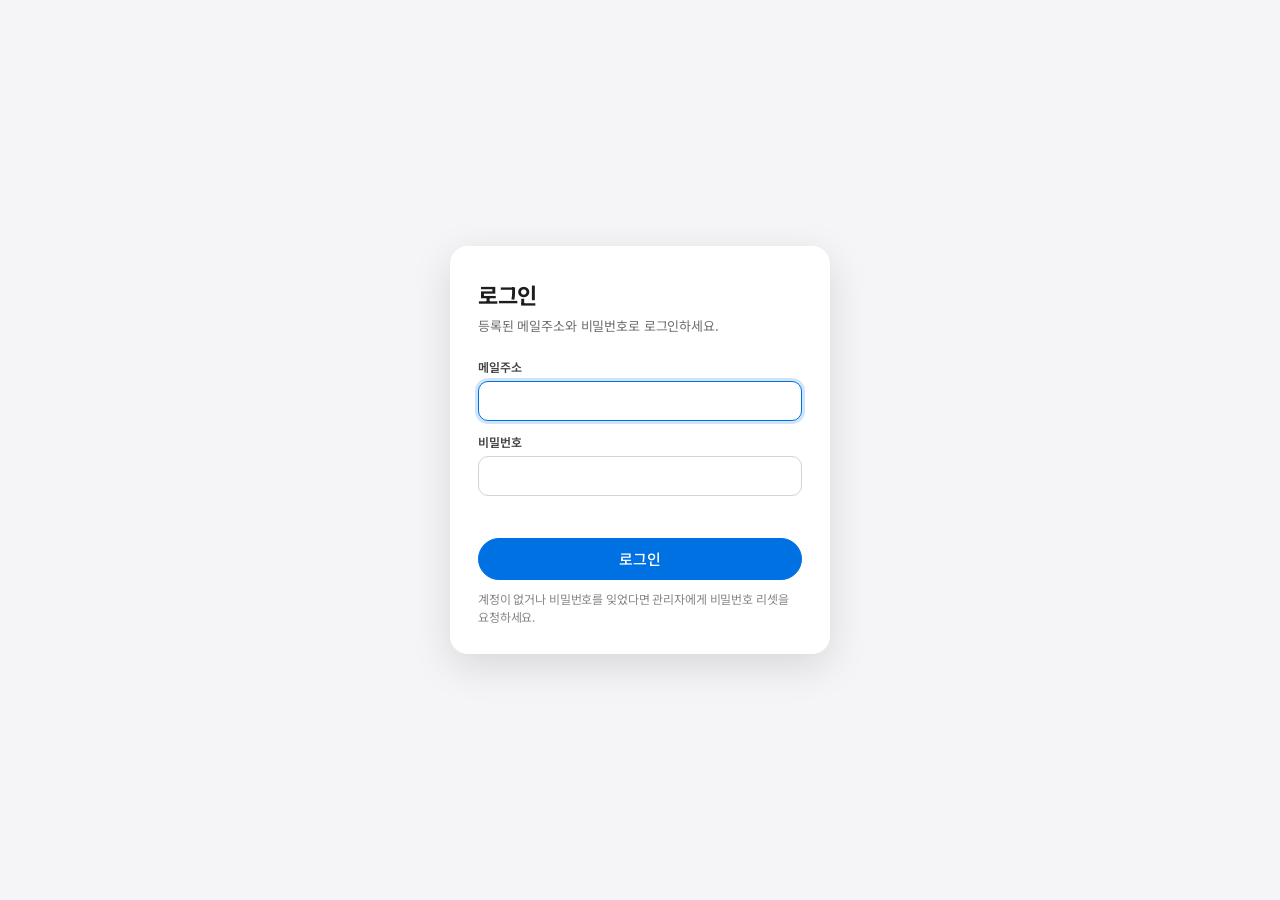
==== webapp/index.html @ 6a361b08 "MM 계산을 실제 업무일 기준으로 변경" ====
<!DOCTYPE html>
<html lang="ko">
<head>
<meta charset="UTF-8" />
<meta name="viewport" content="width=device-width, initial-scale=1" />
<title>업무관리</title>
<!-- 로그인 (모든 API 요청보다 먼저 불러와야 합니다) -->
<script src="auth.js?v=20261113a"></script>
<link rel="preconnect" href="https://fonts.googleapis.com" />
<link rel="preconnect" href="https://fonts.gstatic.com" crossorigin />
<link rel="stylesheet" href="https://fonts.googleapis.com/css2?family=Noto+Sans+KR:wght@400;500;600;700&display=swap" />
<link rel="stylesheet" href="styles.css?v=20261125a" />
<style>
  /* ---------- 상단 메뉴 (업무관리 / 배포 관리 공통) ---------- */
  .global-nav {
    display: flex; align-items: center; gap: 4px; height: 40px; padding: 0 24px;
    background: #000000; border-bottom: 1px solid rgba(255, 255, 255, 0.14);
    overflow-x: auto; scrollbar-width: none;
  }
  .global-nav::-webkit-scrollbar { display: none; }
  .global-nav a {
    position: relative; display: inline-flex; align-items: center; height: 100%; padding: 0 14px;
    font-family: "Noto Sans KR", system-ui, -apple-system, sans-serif;
    font-size: 13px; font-weight: 400; letter-spacing: -0.01em; white-space: nowrap;
    color: rgba(255, 255, 255, 0.64); text-decoration: none; transition: color .15s;
  }
  .global-nav a:hover { color: #ffffff; }
  .global-nav a.active { color: #ffffff; font-weight: 600; }
  .global-nav a.active::after {
    content: ""; position: absolute; left: 14px; right: 14px; bottom: 0;
    height: 2px; border-radius: 2px; background: #2997ff;
  }
  .global-nav a:focus-visible { outline: 2px solid #0071e3; outline-offset: -2px; }
  .global-nav .ext { margin-left: 4px; font-size: 10px; opacity: 0.6; }
  .global-nav a:hover .ext { opacity: 1; }
  @media (max-width: 640px) { .global-nav { padding: 0 8px; } }
</style>
</head>
<body>

<nav class="global-nav" aria-label="서비스 메뉴">
  <a href="https://md-biz.github.io/works/webapp/index.html" class="active" aria-current="page">업무관리</a>
  <a href="https://md-biz.github.io/works/developlist.html">배포 관리</a>
  <a href="https://md-biz.github.io/works/bloglist.html">블로그 게시 관리</a>
  <a href="https://md-biz.github.io/works/webapp/detail.html">업무상세내역</a>

</nav>

<header class="app-header">
  <div class="brand" id="brandHome" title="첫 화면(대시보드)으로 이동">
    <span class="brand-mark">▤</span>
    <div class="brand-text">
      <h1>업무관리</h1>
    </div>
  </div>
  <div class="api-status">
    <span id="saveStatus" class="save-status"></span>
    <div id="apiModeLabel" class="api-mode"></div>
    <button id="btnHealth" class="btn-health">연결 확인</button>
  </div>
</header>

<nav id="monthTabs" class="month-tabs"></nav>

<div class="toolbar">
  <div class="toolbar-left">
    <button id="btnDashboardView" class="tab-btn active">대시보드</button>
    <button id="btnSheetView" class="tab-btn">업무현황</button>
    <button id="btnSummaryView" class="tab-btn">요약</button>
    <button id="btnHolidayView" class="tab-btn">휴가공유</button>
  </div>
  <div class="toolbar-right">
    <div id="sheetToolsGroup" class="sheet-tools" style="display:none">
      <select id="statusFilter" class="status-filter" title="진행현황으로 걸러보기"></select>
      <button id="btnMyOnly" type="button" class="status-filter my-only-btn" aria-pressed="false">내 업무만</button>
      <input id="searchInput" type="text" placeholder="업무명 · 업무상세 · 티켓번호 검색" />
      <span id="rowCount" class="row-count"></span>
      <button id="btnAddRow" class="btn btn-primary">+ 행 추가</button>
      <button id="btnImport" class="btn btn-ghost">CSV 업로드</button>
      <button id="btnExport" class="btn btn-ghost" title="업무현황 엑셀 양식(.xlsx)으로 저장">엑셀 내보내기</button>
      <button id="btnCsvTemplate" class="btn btn-ghost">양식 받기</button>
      <input id="csvFileInput" type="file" accept=".csv,text/csv" style="display:none" />
    </div>
    <button id="btnCategorySettings" class="btn btn-ghost">분류 설정</button>
    <button id="btnSettings" class="btn btn-ghost">기준 설정</button>
  </div>
</div>

<main>
  <section id="dashboardPanel" class="panel">
    <div class="dash-header">
      <h2 id="dashTitle">대시보드</h2>
      <button id="btnDashRefresh" class="btn btn-ghost">새로고침</button>
    </div>
    <div id="dashKpis" class="dash-kpis"></div>
    <div class="dash-metrics">
      <div id="dashStatusCard" class="summary-card"></div>
      <div id="dashRequesterCard" class="summary-card"></div>
      <div id="dashAssigneeCard" class="summary-card"></div>
      <div id="dashMMCard" class="summary-card"></div>
    </div>
    <div class="dash-lists">
      <div id="dashUrgentCard" class="summary-card"></div>
      <div id="dashDueCard" class="summary-card"></div>
      <div id="dashNextWeekCard" class="summary-card"></div>
    </div>

    <div class="weekly-report-trigger">
      <button id="btnWeeklyReport" class="btn btn-primary">주간보고 작성하기</button>
    </div>

    <div id="weeklyReportBox" class="weekly-report-box" style="display:none">
      <div class="weekly-report-header">
        <h3>주간보고 초안</h3>
        <div class="weekly-report-actions">
          <button id="btnWeeklyReportCopy" class="btn btn-ghost">복사</button>
          <button id="btnWeeklyReportDelete" class="btn btn-ghost">삭제</button>
        </div>
      </div>
      <pre id="weeklyReportText" class="weekly-report-text"></pre>
    </div>
  </section>

  <section id="sheetPanel" class="panel" style="display:none">
    <div class="table-scroll">
      <table id="sheetTable">
        <thead>
          <tr id="theadGroup"></tr>
          <tr id="theadCols"></tr>
        </thead>
        <tbody id="tbody"></tbody>
      </table>
    </div>
  </section>

  <section id="summaryPanel" class="panel" style="display:none">
    <div class="summary-grid">
      <div id="countTable" class="summary-card"></div>
      <div id="mmTable" class="summary-card"></div>
      <div id="detailMMTable" class="summary-card wide"></div>
    </div>
  </section>

  <section id="holidayPanel" class="panel" style="display:none"></section>
</main>

<div id="settingsModal" class="modal">
  <div class="modal-box">
    <h2>기준 설정</h2>
    <div id="settingsForm"></div>
    <div class="modal-actions">
      <button id="btnSettingsClose" class="btn btn-ghost">닫기</button>
      <button id="btnSettingsSave" class="btn btn-primary">저장</button>
    </div>
  </div>
</div>

<div id="assigneeModal" class="modal">
  <div class="modal-box modal-box-wide">
    <h2>담당자 설정</h2>
    <p class="modal-desc">PM / 기획 / 디자인 / 퍼블 / GA 담당자 코드를 추가·삭제·이름변경할 수 있습니다. 저장을 눌러야 반영됩니다.</p>
    <div id="assigneeForm" class="assignee-form"></div>
    <div class="modal-actions">
      <button id="btnAssigneeClose" class="btn btn-ghost">닫기</button>
      <button id="btnAssigneeSave" class="btn btn-primary">저장</button>
    </div>
  </div>
</div>

<div id="categoryModal" class="modal">
  <div class="modal-box modal-box-wide">
    <h2>분류 설정</h2>
    <p class="modal-desc">대분류를 선택하면 오른쪽에서 해당 중분류를 편집할 수 있습니다. 저장을 눌러야 반영됩니다.</p>
    <div id="categoryForm" class="category-form"></div>
    <div class="modal-actions">
      <button id="btnCategoryClose" class="btn btn-ghost">닫기</button>
      <button id="btnCategorySave" class="btn btn-primary">저장</button>
    </div>
  </div>
</div>

<div id="holidayModal" class="modal">
  <div class="modal-box modal-box-wide">
    <h2>휴일 설정</h2>
    <p class="modal-desc">연도별 공휴일(휴일명 · 날짜)을 등록·수정·삭제합니다. 등록된 휴일은 달력에 붉은색으로 표시되고 휴가 시간 계산에서 제외됩니다. 저장을 눌러야 반영됩니다.</p>
    <div id="holidayForm" class="holiday-form"></div>
    <div class="modal-actions">
      <button id="btnHolidayClose" class="btn btn-ghost">닫기</button>
      <button id="btnHolidaySave" class="btn btn-primary">저장</button>
    </div>
  </div>
</div>

<div id="leaveModal" class="modal">
  <div class="modal-box hd-leave-box">
    <h2 id="leaveModalTitle">휴가 등록</h2>
    <div id="leaveForm" class="leave-form"></div>
    <div class="modal-actions">
      <button id="btnLeaveDelete" class="btn btn-ghost hd-del-btn" style="display:none">삭제</button>
      <span class="hd-spacer"></span>
      <button id="btnLeaveClose" class="btn btn-ghost">닫기</button>
      <button id="btnLeaveSave" class="btn btn-primary">저장</button>
    </div>
  </div>
</div>

<script src="config.js?v=20261125a"></script>
<script src="xlsx.js?v=20261029b"></script>
<script src="app.js?v=20261125f"></script>
<script src="holiday.js?v=20261116b"></script>
<style>
  /* 영역 접기/펼치기 버튼 */
  #sheetTable thead th.grp-foldable { white-space: nowrap; }
  .grp-toggle {
    display: inline-flex; align-items: center; justify-content: center;
    width: 18px; height: 18px; margin-left: 6px; padding: 0; vertical-align: middle;
    border: 1px solid rgba(0, 0, 0, 0.2); border-radius: 4px; background: #fff;
    font-size: 10px; line-height: 1; color: #333; cursor: pointer;
  }
  .grp-toggle:hover { background: #f0f4ff; border-color: #0071e3; color: #0071e3; }
  .grp-toggle:focus-visible { outline: 2px solid #0071e3; outline-offset: 1px; }
  #sheetTable thead th.grp-collapsed { padding-left: 2px; padding-right: 2px; }
  #sheetTable thead th.grp-collapsed .grp-label { display: none; }
  #sheetTable thead th.grp-collapsed .grp-toggle { margin-left: 0; }

  /* 검색어 삭제 버튼 */
  .search-wrap { position: relative; display: inline-flex; align-items: center; }
  .search-wrap #searchInput { padding-right: 28px; }
  .search-clear {
    position: absolute; right: 6px; top: 50%; transform: translateY(-50%);
    display: none; align-items: center; justify-content: center;
    width: 18px; height: 18px; padding: 0; border: 0; border-radius: 50%;
    background: rgba(0, 0, 0, 0.18); color: #fff; font-size: 12px; line-height: 1; cursor: pointer;
  }
  .search-clear:hover { background: rgba(0, 0, 0, 0.45); }
  .search-clear:focus-visible { outline: 2px solid #0071e3; outline-offset: 1px; }
  .search-wrap.has-value .search-clear { display: inline-flex; }
</style>
<script>
/* ---------- 검색어 삭제 버튼: 누르면 검색어를 지우고 전체 리스트로 복원 ---------- */
(function () {
  var input = document.getElementById("searchInput");
  if (!input) return;
  var wrap = document.createElement("span");
  wrap.className = "search-wrap";
  input.parentNode.insertBefore(wrap, input);
  wrap.appendChild(input);
  var btn = document.createElement("button");
  btn.type = "button";
  btn.className = "search-clear";
  btn.title = "검색어 지우기";
  btn.setAttribute("aria-label", "검색어 지우기");
  btn.textContent = "×";
  wrap.appendChild(btn);

  function refresh() { wrap.classList.toggle("has-value", input.value.length > 0); }
  function clearSearch() {
    if (!input.value) return;
    input.value = "";
    // app.js가 어떤 이벤트로 필터링하든 리스트가 다시 그려지도록 모두 발생
    ["input", "keyup", "change", "search"].forEach(function (t) {
      input.dispatchEvent(new Event(t, { bubbles: true }));
    });
    refresh();
    input.focus();
  }
  btn.addEventListener("click", function (e) { e.preventDefault(); clearSearch(); });
  input.addEventListener("input", refresh);
  input.addEventListener("keyup", refresh);
  input.addEventListener("keydown", function (e) { if (e.key === "Escape") clearSearch(); });
  refresh();
})();
</script>
<script>
/* ---------- 업무현황 표 레이아웃 보정 ----------
   1) 업무명: 두 줄 표시
   2) 요청팀 우측 모든 컬럼: '티켓번호' 컬럼과 같은 가로폭
   3) 업무담당자 / 일정 / 업무투입 영역 접기·펼치기
   헤더 텍스트로 컬럼을 찾아 동작하므로 app.js 수정 없이 적용됩니다. */
(function () {
  var table = document.getElementById("sheetTable");
  if (!table) return;
  var styleEl = document.createElement("style");
  styleEl.id = "sheetLayoutFix";
  document.head.appendChild(styleEl);
  var ticketW = 0;
  var COLLAPSED_W = 30; // 접힌 영역의 폭(px)

  // 접기 대상 영역: 그룹 헤더 텍스트에 포함된 키워드
  var FOLD_GROUPS = [
    { key: "assignee", match: ["업무담당자", "담당자", "담당"] },
    { key: "schedule", match: ["일정"] },
    { key: "effort",   match: ["업무투입", "투입"] }
  ];
  var STORE_KEY = "works.sheet.collapsedGroups";
  var collapsed = {};
  try { collapsed = JSON.parse(localStorage.getItem(STORE_KEY) || "{}") || {}; } catch (e) { collapsed = {}; }
  function saveCollapsed() { try { localStorage.setItem(STORE_KEY, JSON.stringify(collapsed)); } catch (e) {} }

  function norm(t) { return (t || "").replace(/\s+/g, "").replace(/[▸▾◂▶◀]/g, ""); }

  // thead의 rowspan/colspan을 반영해 각 th가 차지하는 컬럼 범위를 계산
  function headerGrid() {
    var rows = table.tHead ? table.tHead.rows : [];
    var occupied = [], cells = [], ncols = 0;
    for (var r = 0; r < rows.length; r++) {
      occupied[r] = occupied[r] || [];
      var c = 0;
      for (var k = 0; k < rows[r].cells.length; k++) {
        var th = rows[r].cells[k];
        while (occupied[r][c]) c++;
        var cs = parseInt(th.dataset.origColspan || th.colSpan, 10) || 1;
        var rs = th.rowSpan || 1;
        for (var rr = r; rr < r + rs; rr++) {
          occupied[rr] = occupied[rr] || [];
          for (var cc = c; cc < c + cs; cc++) occupied[rr][cc] = true;
        }
        cells.push({ th: th, row: r, start: c, end: c + cs - 1, span: cs, bottom: r + rs - 1 });
        c += cs;
        if (c > ncols) ncols = c;
      }
    }
    // 각 컬럼의 대표(가장 아래) 헤더
    var leaves = new Array(ncols);
    cells.forEach(function (o) {
      if (o.span !== 1) return;
      if (!leaves[o.start] || o.bottom >= leaves[o.start].bottom) leaves[o.start] = o;
    });
    return { cells: cells, leaves: leaves, ncols: ncols };
  }

  function findCol(leaves, word) {
    for (var i = 0; i < leaves.length; i++) {
      if (leaves[i] && norm(leaves[i].th.textContent).indexOf(word) === 0) return i;
    }
    return -1;
  }

  function apply() {
    var g = headerGrid();
    if (!g.ncols) return;
    var leaves = g.leaves;
    var iName = findCol(leaves, "업무명");
    var iTeam = findCol(leaves, "요청팀");
    var iTicket = findCol(leaves, "티켓번호");

    if (!ticketW && iTicket >= 0 && leaves[iTicket].th.offsetWidth > 0) {
      ticketW = leaves[iTicket].th.offsetWidth; // 원래 티켓번호 폭
    }
    var css = "";

    // 1) 업무명 두 줄
    if (iName >= 0) {
      var td = "#sheetTable tbody td:nth-child(" + (iName + 1) + ")";
      css += td + "{white-space:normal;vertical-align:middle;min-width:160px;}" +
        td + ">*:not(input):not(textarea):not(select){white-space:normal;word-break:keep-all;overflow-wrap:anywhere;" +
        "display:-webkit-box;-webkit-box-orient:vertical;-webkit-line-clamp:2;overflow:hidden;}" +
        td + " textarea.wrap2{display:block;width:100%;box-sizing:border-box;resize:none;overflow:hidden;" +
        "font:inherit;color:inherit;background:transparent;border:0;padding:2px 4px;line-height:1.35;" +
        "height:calc(1.35em * 2 + 4px);white-space:normal;word-break:keep-all;overflow-wrap:anywhere;}" +
        td + " textarea.wrap2:focus{outline:2px solid #0071e3;outline-offset:-2px;background:#fff;}";
    }

    // 2) 요청팀 우측 컬럼 폭 = 티켓번호 폭
    leaves.forEach(function (o) { if (o) o.th.className = o.th.className.replace(/\bfixcol\d+\b/g, "").trim(); });
    if (iTeam >= 0 && ticketW) {
      var w = ticketW + "px";
      for (var i = iTeam + 1; i < g.ncols; i++) {
        var col = i + 1;
        if (leaves[i]) leaves[i].th.classList.add("fixcol" + col);
        css += "#sheetTable thead th.fixcol" + col + ",#sheetTable tbody td:nth-child(" + col + ")" +
          "{width:" + w + " !important;min-width:" + w + " !important;max-width:" + w + " !important;box-sizing:border-box;}" +
          "#sheetTable tbody td:nth-child(" + col + ") input:not([type=checkbox]):not([type=radio])," +
          "#sheetTable tbody td:nth-child(" + col + ") select" +
          "{width:100% !important;min-width:0 !important;max-width:100% !important;box-sizing:border-box;}";
      }
    }

    // 3) 영역 접기/펼치기
    css += setupFolding(g);

    if (styleEl.textContent !== css) styleEl.textContent = css;
    wrapNameInputs(iName);
  }

  function setupFolding(g) {
    var css = "";
    var used = {};
    FOLD_GROUPS.forEach(function (grp) {
      // 2칸 이상을 묶는 그룹 헤더 중 키워드가 맞는 것
      var hit = null;
      for (var m = 0; m < grp.match.length && !hit; m++) {
        for (var k = 0; k < g.cells.length; k++) {
          var o = g.cells[k];
          if (o.span < 2 || used[k]) continue;
          var label = o.th.querySelector(".grp-label");
          var text = norm(label ? label.textContent : o.th.textContent);
          if (text.indexOf(grp.match[m]) >= 0) { hit = o; used[k] = true; break; }
        }
      }
      if (!hit) return;
      var th = hit.th;
      if (!th.dataset.origColspan) th.dataset.origColspan = String(hit.span);
      ensureToggle(th, grp.key);

      var isCol = !!collapsed[grp.key];
      th.classList.toggle("grp-collapsed", isCol);
      th.colSpan = isCol ? 1 : hit.span;
      var btn = th.querySelector(".grp-toggle");
      var name = (th.querySelector(".grp-label") || th).textContent.trim();
      var sym = isCol ? "▸" : "◂";
      if (btn.textContent !== sym) btn.textContent = sym;
      btn.title = isCol ? name + " 펼치기" : name + " 접기";
      btn.setAttribute("aria-expanded", isCol ? "false" : "true");
      th.title = isCol ? name + " (접힘)" : "";

      if (isCol) {
        var cw = COLLAPSED_W + "px";
        for (var c = hit.start; c <= hit.end; c++) {
          var n = c + 1;
          var leafSel = g.leaves[c] ? "#sheetTable thead tr th.fold-leaf-" + n : null;
          if (g.leaves[c]) g.leaves[c].th.classList.add("fold-leaf-" + n);
          if (c === hit.start) {
            // 첫 칸만 좁게 남겨 열 정렬 유지, 내용은 숨김
            css += (leafSel ? leafSel + "," : "") + "#sheetTable tbody tr td:nth-child(" + n + ")" +
              "{width:" + cw + " !important;min-width:" + cw + " !important;max-width:" + cw + " !important;" +
              "padding-left:0 !important;padding-right:0 !important;overflow:hidden;}" +
              (leafSel ? leafSel + ">*," : "") + "#sheetTable tbody tr td:nth-child(" + n + ")>*{visibility:hidden;}" +
              (leafSel ? leafSel + "{font-size:0 !important;}" : "");
          } else {
            css += (leafSel ? leafSel + "," : "") + "#sheetTable tbody tr td:nth-child(" + n + ")" +
              "{display:none !important;}";
          }
        }
      }
    });
    return css;
  }

  function ensureToggle(th, key) {
    if (th.querySelector(".grp-toggle")) return;
    var label = document.createElement("span");
    label.className = "grp-label";
    while (th.firstChild) label.appendChild(th.firstChild);
    th.appendChild(label);
    var btn = document.createElement("button");
    btn.type = "button";
    btn.className = "grp-toggle";
    btn.addEventListener("click", function (e) {
      e.preventDefault(); e.stopPropagation();
      collapsed[key] = !collapsed[key];
      saveCollapsed();
      apply();
    });
    th.appendChild(btn);
    th.classList.add("grp-foldable");
  }

  // 업무명이 한 줄 input이면 두 줄 textarea로 보여주고 값/이벤트는 원래 input에 전달
  function wrapNameInputs(iName) {
    if (iName < 0) return;
    var cells = table.querySelectorAll("tbody td:nth-child(" + (iName + 1) + ")");
    Array.prototype.forEach.call(cells, function (td) {
      var inp = td.querySelector('input:not([type]),input[type=text]');
      if (!inp || inp.dataset.wrap2) return;
      inp.dataset.wrap2 = "1";
      var ta = document.createElement("textarea");
      ta.className = "wrap2";
      ta.rows = 2;
      ta.value = inp.value;
      ta.placeholder = inp.placeholder || "";
      ta.title = inp.value;
      ta.readOnly = inp.readOnly;
      ta.disabled = inp.disabled;
      if (inp.offsetWidth > 0) ta.style.minWidth = inp.offsetWidth + "px"; // 원래 입력칸 폭 유지
      inp.style.display = "none";
      inp.parentNode.insertBefore(ta, inp);
      function sync(type) {
        var v = ta.value.replace(/\r?\n/g, " ");
        if (v !== ta.value) ta.value = v;
        inp.value = v; ta.title = v;
        inp.dispatchEvent(new Event(type, { bubbles: true }));
      }
      // textarea 자체 이벤트는 app.js로 올려보내지 않고, 원래 input 이벤트만 전달
      ta.addEventListener("input", function (e) { e.stopPropagation(); sync("input"); });
      ta.addEventListener("change", function (e) { e.stopPropagation(); });
      ta.addEventListener("blur", function () { sync("change"); inp.dispatchEvent(new FocusEvent("blur")); inp.dispatchEvent(new FocusEvent("focusout", { bubbles: true })); });
      ta.addEventListener("keydown", function (e) {
        if (e.key === "Enter") { e.preventDefault(); ta.blur(); }
      });
    });
  }

  var timer = null;
  function schedule() { clearTimeout(timer); timer = setTimeout(apply, 30); }
  // 표가 다시 그려지면 화면에 그려지기 전에 바로 적용(접힘 상태가 깜빡이지 않도록)
  new MutationObserver(function () { apply(); schedule(); }).observe(table, { childList: true, subtree: true });
  var btn = document.getElementById("btnSheetView");
  if (btn) btn.addEventListener("click", schedule);
  window.addEventListener("resize", schedule);
  schedule();
})();
</script>
</body>
</html>
---- webapp/styles.css ----
/* ============================================================
   업무관리 시트 — Apple 디자인 시스템 적용 (DESIGN-apple.md 기준)
   단일 액션 컬러(Action Blue) · Noto Sans KR ·
   하드라인 카드 · 필 버튼 · 그림자 없음(제품 사진 전용 규칙 → 이 앱엔 미적용)
   ============================================================ */

:root {
  /* Colors */
  --primary: #0066cc;
  --primary-focus: #0071e3;
  --primary-on-dark: #2997ff;
  --ink: #1d1d1f;
  --body-on-dark: #ffffff;
  --body-muted: #cccccc;
  --ink-muted-80: #333333;
  --ink-muted-48: #7a7a7a;
  --divider-soft: #f0f0f0;
  --hairline: #e0e0e0;
  --canvas: #ffffff;
  --canvas-parchment: #f5f5f7;
  --surface-pearl: #fafafc;
  --surface-black: #000000;
  --surface-chip: rgba(210, 210, 215, 0.64);
  --on-primary: #ffffff;

  /* Type */
  --font-display: "Noto Sans KR", system-ui, -apple-system, sans-serif;
  --font-text: "Noto Sans KR", system-ui, -apple-system, sans-serif;
  --font-mono: "Noto Sans KR", system-ui, -apple-system, sans-serif;

  /* Radius */
  --r-none: 0px;
  --r-xs: 5px;
  --r-sm: 8px;
  --r-md: 11px;
  --r-lg: 18px;
  --r-pill: 9999px;

  /* Spacing */
  --sp-xxs: 4px;
  --sp-xs: 8px;
  --sp-sm: 12px;
  --sp-md: 17px;
  --sp-lg: 24px;
  --sp-xl: 32px;
}

* { box-sizing: border-box; }

html, body {
  margin: 0;
  font-variant-numeric: tabular-nums; /* 숫자 폭을 같게 맞춰 표·날짜 정렬 유지 */
  background: var(--canvas-parchment);
  color: var(--ink);
  font-family: var(--font-text);
  font-size: 14px;
  -webkit-font-smoothing: antialiased;
}

button { font-family: var(--font-text); }

/* ---------- Global nav (header) ---------- */

.app-header {
  display: flex;
  align-items: center;
  justify-content: space-between;
  background: var(--surface-black);
  color: var(--body-on-dark);
  padding: 0 24px;
  height: 56px;
}

.brand { display: flex; align-items: center; gap: 12px; cursor: pointer; }
.brand:hover .brand-text h1 { color: var(--primary-on-dark); }
.brand-mark {
  font-size: 18px;
  color: var(--primary-on-dark);
}
.brand-text h1 {
  margin: 0;
  font-family: var(--font-display);
  font-size: 21px;
  font-weight: 600;
  letter-spacing: -0.02em;
}
.brand-text p {
  margin: 1px 0 0;
  font-size: 12px;
  font-weight: 400;
  letter-spacing: -0.01em;
  color: var(--body-muted);
}

.api-status {
  display: flex;
  align-items: center;
  gap: 8px;
}

.save-status {
  font-family: var(--font-mono);
  font-size: 11px;
  padding: 5px 10px;
  border-radius: var(--r-pill);
  white-space: nowrap;
}
.save-status:empty { display: none; }
.save-saving { color: #ffd479; background: rgba(255, 212, 121, 0.14); }
.save-ok { color: #7fd8a0; background: rgba(127, 216, 160, 0.14); }
.save-error {
  color: #ff8a73;
  background: rgba(255, 138, 115, 0.16);
  cursor: pointer;
  font-weight: 600;
}

.btn-health {
  border: 1px solid #3b4a44;
  background: transparent;
  color: var(--body-muted);
  padding: 6px 14px;
  border-radius: var(--r-pill);
  font-size: 11px;
  font-weight: 600;
  cursor: pointer;
  white-space: nowrap;
}
.btn-health:hover {
  border-color: var(--primary-on-dark);
  color: var(--primary-on-dark);
}
.btn-health:active { transform: scale(0.95); }
.btn-health:disabled { opacity: 0.5; cursor: default; }

.api-mode {
  font-family: var(--font-mono);
  font-size: 11px;
  color: var(--body-on-dark);
  padding: 6px 14px;
  background: var(--surface-chip);
  border-radius: var(--r-pill);
}

/* ---------- Sub-nav (month tabs, frosted) ---------- */

.month-tabs {
  display: flex;
  gap: 4px;
  background: rgba(245, 245, 247, 0.82);
  -webkit-backdrop-filter: saturate(180%) blur(20px);
  backdrop-filter: saturate(180%) blur(20px);
  border-bottom: 1px solid var(--hairline);
  padding: 0 24px;
  overflow-x: auto;
  position: sticky;
  top: 0;
  z-index: 5;
}

.month-tab {
  border: none;
  background: transparent;
  padding: 13px 16px;
  font-size: 14px;
  font-weight: 400;
  letter-spacing: -0.01em;
  color: var(--ink-muted-80);
  cursor: pointer;
  border-bottom: 2px solid transparent;
  white-space: nowrap;
  transition: color .15s ease;
}
.month-tab:hover { color: var(--ink); }
.month-tab.active {
  color: var(--primary);
  border-bottom-color: var(--primary);
  font-weight: 600;
}
.month-tab.add { color: var(--primary); margin-left: 4px; }
.month-tab:active { transform: scale(0.95); }

.month-tab-wrap {
  display: inline-flex;
  align-items: center;
  gap: 0;
}
.month-tab-del {
  border: none;
  background: transparent;
  color: var(--ink-muted-48);
  font-size: 10px;
  width: 18px;
  height: 18px;
  border-radius: var(--r-pill);
  cursor: pointer;
  margin-left: -4px;
}
.month-tab-del:hover { background: rgba(181, 72, 45, 0.12); color: #b5482d; }

.month-tabs-spacer { flex: 1; }

.assignee-settings-btn {
  color: var(--primary);
  font-weight: 600;
  white-space: nowrap;
}

/* ---------- Toolbar ---------- */

.toolbar {
  display: flex;
  align-items: center;
  justify-content: space-between;
  gap: 12px;
  padding: 16px 24px;
  background: var(--canvas);
  border-bottom: 1px solid var(--hairline);
  flex-wrap: wrap;
}

.toolbar-left { display: flex; gap: 6px; }
.toolbar-right { display: flex; align-items: center; gap: 10px; }

/* Segmented view toggle (업무현황 / 요약) — button-utility scale */
.tab-btn {
  border: none;
  background: transparent;
  padding: 9px 18px;
  border-radius: var(--r-pill);
  font-size: 14px;
  font-weight: 400;
  letter-spacing: -0.01em;
  color: var(--ink-muted-80);
  cursor: pointer;
  transition: background .15s ease, color .15s ease;
}
.tab-btn:hover { background: var(--divider-soft); }
.tab-btn.active {
  background: rgba(0, 102, 204, 0.1);
  color: var(--primary);
  font-weight: 600;
}
.tab-btn:active { transform: scale(0.95); }

.status-filter {
  border: 1px solid rgba(0, 0, 0, 0.08);
  border-radius: var(--r-pill);
  padding: 9px 12px;
  font-size: 13px;
  font-family: var(--font-text);
  background: var(--canvas);
  color: var(--ink);
  height: 40px;
  cursor: pointer;
}
.status-filter:focus { outline: none; border-color: var(--primary-focus); }
.status-filter.is-active {
  border-color: var(--primary);
  background: rgba(0, 102, 204, 0.08);
  color: var(--primary);
  font-weight: 600;
}
.my-only-btn { white-space: nowrap; }

#searchInput {
  border: 1px solid rgba(0, 0, 0, 0.08);
  border-radius: var(--r-pill);
  padding: 10px 18px;
  font-size: 14px;
  font-family: var(--font-text);
  width: 260px;
  background: var(--canvas);
  color: var(--ink);
  height: 40px;
}
#searchInput:focus {
  outline: none;
  border-color: var(--primary-focus);
}

.row-count {
  font-family: var(--font-mono);
  font-size: 11px;
  color: var(--ink-muted-48);
}

/* Buttons — button-primary / button-secondary-pill */
.btn {
  border: 1px solid var(--primary);
  background: var(--canvas);
  color: var(--primary);
  padding: 10px 20px;
  border-radius: var(--r-pill);
  font-size: 14px;
  font-weight: 400;
  letter-spacing: -0.01em;
  cursor: pointer;
  transition: transform .1s ease, background .15s ease;
}
.btn:active { transform: scale(0.95); }
.btn-ghost {
  border-color: var(--hairline);
  color: var(--ink-muted-80);
}
.btn-ghost:hover { border-color: var(--primary); color: var(--primary); }
.btn-primary {
  background: var(--primary);
  color: var(--on-primary);
  border-color: var(--primary);
  font-weight: 400;
}
.btn-primary:hover { background: var(--primary-focus); border-color: var(--primary-focus); }

/* ---------- Sheet (utility card container) ---------- */

main { padding: 20px 24px 48px; }
.panel { margin-top: 0; }

.table-scroll {
  overflow: auto;
  border: 1px solid var(--hairline);
  border-radius: var(--r-lg);
  background: var(--canvas);
  max-height: 74vh;
}

table { border-collapse: collapse; width: max-content; min-width: 100%; }

thead th {
  position: sticky;
  top: 0;
  background: var(--canvas-parchment);
  color: var(--ink-muted-80);
  font-size: 12px;
  font-weight: 600;
  letter-spacing: -0.01em;
  padding: 8px 4px;
  border-bottom: 1px solid var(--hairline);
  border-right: 1px solid var(--divider-soft);
  text-align: left;
  white-space: nowrap;
  z-index: 2;
}
#theadGroup th {
  top: 0;
  background: #ececee;
  font-size: 11px;
  color: var(--ink-muted-48);
  letter-spacing: 0;
  z-index: 3;
}
#theadCols th { top: 30px; }

tbody td {
  border-bottom: 1px solid var(--divider-soft);
  border-right: 1px solid var(--divider-soft);
  padding: 2px 4px;
  vertical-align: top;
}
/* ---------- 틀고정: 업무명까지 왼쪽 고정 ---------- */
/* 배경을 불투명하게 둬야 스크롤되는 오른쪽 내용이 비쳐 보이지 않습니다.
   이 규칙은 행 색상·hover 규칙보다 앞에 두어 그쪽이 우선되도록 합니다. */
td.sticky-col { background: var(--canvas); }
/* 본문 고정 셀은 1 — 세로 스크롤 시 헤더(2 이상)보다 아래에 있어야 합니다 */
.sticky-col { position: sticky; z-index: 1; }
thead .sticky-col { z-index: 6; }
#theadGroup .sticky-col { z-index: 7; }
/* 고정 영역의 오른쪽 경계선 */
.sticky-edge::after {
  content: "";
  position: absolute;
  top: 0;
  right: -1px;
  bottom: 0;
  width: 1px;
  background: var(--line-strong);
  pointer-events: none;
}
.sticky-edge { position: sticky; }

tbody tr:hover > td { background: var(--surface-pearl); }

tbody input, tbody select, tbody textarea {
  width: 100%;
  border: 1px solid transparent;
  background: transparent;
  font-family: var(--font-text);
  font-size: 13px;
  letter-spacing: -0.01em;
  padding: 5px 5px;
  border-radius: var(--r-xs);
  color: var(--ink);
}
tbody input[type="date"], tbody input[type="number"] {
  font-family: var(--font-mono);
}
tbody input[type="number"] {
  padding-left: 3px;
  padding-right: 2px;
}
/* 스핀 버튼 숨김 — 좁은 업무투입 칸에서 자리를 아끼기 위함 */
tbody input[type="number"]::-webkit-outer-spin-button,
tbody input[type="number"]::-webkit-inner-spin-button {
  -webkit-appearance: none;
  margin: 0;
}
tbody input[type="number"] { -moz-appearance: textfield; }
tbody textarea { resize: vertical; min-height: 30px; }
tbody input:hover, tbody select:hover, tbody textarea:hover { border-color: var(--hairline); }
tbody input:focus, tbody select:focus, tbody textarea:focus {
  border-color: var(--primary-focus);
  background: var(--canvas);
  outline: none;
}

.readonly-cell {
  display: inline-block;
  padding: 5px 5px;
  font-family: var(--font-mono);
  color: var(--ink-muted-48);
  font-size: 13px;
}

/* 티켓번호: 숫자 입력 + Redmine 바로가기 */
.ticket-cell {
  display: flex;
  align-items: center;
  gap: 2px;
}
.ticket-cell input {
  width: 44px;
  flex: none;
  font-family: var(--font-mono);
}
.ticket-link {
  flex: none;
  display: inline-flex;
  align-items: center;
  justify-content: center;
  width: 20px;
  height: 20px;
  border-radius: var(--r-pill);
  color: var(--primary);
  text-decoration: none;
  font-size: 12px;
}
.ticket-link:hover { background: rgba(0, 102, 204, 0.12); }
.ticket-link.disabled {
  color: var(--ink-muted-48);
  pointer-events: none;
}

.row-done-btn {
  border: 1px solid var(--hairline);
  background: var(--canvas);
  color: var(--ink-muted-80);
  font-size: 11px;
  font-weight: 600;
  padding: 4px 9px;
  border-radius: var(--r-pill);
  cursor: pointer;
  white-space: nowrap;
}
.row-done-btn:hover { border-color: var(--primary); color: var(--primary); }
.row-done-btn:active { transform: scale(0.95); }
.row-done-btn.is-done {
  background: var(--primary);
  border-color: var(--primary);
  color: #fff;
}
.row-done-btn.is-done:hover { background: var(--primary-focus); color: #fff; }

.row-del {
  border: none;
  background: var(--surface-chip);
  color: var(--ink);
  font-size: 11px;
  width: 22px;
  height: 22px;
  border-radius: var(--r-pill);
  cursor: pointer;
  line-height: 1;
}
.row-del:hover { background: rgba(0,0,0,0.14); }
.row-del:active { transform: scale(0.95); }

/* ---------- Summary (store-utility-card grammar) ---------- */

.summary-grid {
  display: grid;
  grid-template-columns: repeat(2, minmax(320px, 1fr));
  gap: 20px;
}
.summary-card {
  background: var(--canvas);
  border: 1px solid var(--hairline);
  border-radius: var(--r-lg);
  padding: var(--sp-lg);
  overflow: auto;
}
.summary-card.wide { grid-column: 1 / -1; }
.summary-card h3 {
  margin: 0 0 12px;
  font-family: var(--font-display);
  font-size: 17px;
  font-weight: 600;
  letter-spacing: -0.02em;
  color: var(--ink);
}

.summary-table { border-collapse: collapse; width: 100%; font-size: 13px; }
.summary-table th, .summary-table td {
  border: 1px solid var(--divider-soft);
  padding: 8px 10px;
  text-align: center;
  vertical-align: middle;
  font-family: var(--font-text);
  font-variant-numeric: tabular-nums;
}
.summary-table th {
  background: var(--canvas-parchment);
  color: var(--ink-muted-80);
  font-family: var(--font-text);
  font-weight: 600;
  font-size: 12px;
}
/* 구분·이름 등 글자 셀만 왼쪽 정렬, 숫자 셀은 모두 가운데 정렬 */
.summary-table td.cell-label {
  text-align: left;
}
.summary-table .total-row, .summary-table .subtotal-row {
  background: var(--canvas-parchment);
  font-weight: 700;
}

/* ---------- Modal ---------- */

.modal {
  display: none;
  position: fixed;
  inset: 0;
  background: rgba(0, 0, 0, 0.4);
  align-items: center;
  justify-content: center;
  z-index: 50;
}
.modal-box {
  background: var(--canvas);
  border: 1px solid var(--hairline);
  border-radius: var(--r-lg);
  padding: 28px;
  width: 320px;
}
.modal-box-wide { width: 680px; max-width: 92vw; }
.modal-desc {
  margin: -8px 0 16px;
  font-size: 12.5px;
  color: var(--ink-muted-48);
}
.modal-box h2 {
  margin: 0 0 16px;
  font-family: var(--font-display);
  font-size: 21px;
  font-weight: 600;
  letter-spacing: -0.02em;
}
.settings-row {
  display: flex;
  align-items: center;
  justify-content: space-between;
  gap: 10px;
  margin-bottom: 10px;
}
.settings-row label { font-size: 14px; color: var(--ink-muted-80); }
.settings-row input {
  width: 90px;
  border: 1px solid var(--hairline);
  border-radius: var(--r-sm);
  padding: 6px 10px;
  font-family: var(--font-mono);
  text-align: right;
}
.settings-row input:focus { outline: none; border-color: var(--primary-focus); }
.modal-actions {
  display: flex;
  justify-content: flex-end;
  gap: 8px;
  margin-top: 20px;
}

/* 관리자 비밀번호 확인 팝업 (월 시트 삭제) */
.admin-pw-input {
  width: 100%;
  box-sizing: border-box;
  border: 1px solid var(--hairline);
  border-radius: var(--r-sm);
  padding: 8px 10px;
  font-size: 14px;
}
.admin-pw-input:focus { outline: none; border-color: var(--primary-focus); }
.admin-pw-msg { min-height: 18px; margin: 8px 0 0; font-size: 12.5px; color: #d70015; }

/* ---------- Assignee settings (담당자 설정) ---------- */

.assignee-form {
  display: flex;
  gap: 12px;
  flex-wrap: nowrap;   /* PM·기획·디자인·퍼블·GA 5열을 한 줄로 */
}
.assignee-col {
  flex: 1 1 0;
  min-width: 0;
}
.assignee-col h4 {
  margin: 0 0 8px;
  font-size: 13px;
  font-weight: 600;
  color: var(--ink);
}
.assignee-list {
  display: flex;
  flex-direction: column;
  gap: 6px;
  margin-bottom: 8px;
  max-height: 220px;
  overflow-y: auto;
}
.assignee-row {
  display: flex;
  align-items: center;
  gap: 4px;
}
.assignee-row input {
  flex: 1;
  min-width: 0;
  border: 1px solid var(--hairline);
  border-radius: var(--r-sm);
  padding: 6px 8px;
  font-size: 12.5px;
}
.assignee-row input:focus { outline: none; border-color: var(--primary-focus); }
.assignee-del {
  flex: none;
  border: none;
  background: var(--surface-chip);
  color: var(--ink);
  width: 22px;
  height: 22px;
  border-radius: var(--r-pill);
  font-size: 10px;
  cursor: pointer;
}
.assignee-del:hover { background: rgba(181, 72, 45, 0.15); color: #b5482d; }
.btn-sm { padding: 6px 12px; font-size: 12px; width: 100%; }

/* ---------- Weekly report (주간보고 작성하기) ---------- */

.weekly-report-trigger {
  display: flex;
  justify-content: center;
  margin: 24px 0 8px;
}

.weekly-report-box {
  margin-top: 16px;
  background: var(--canvas);
  border: 1px solid var(--hairline);
  border-radius: var(--r-lg);
  padding: 20px 24px;
}
.weekly-report-header {
  display: flex;
  align-items: center;
  justify-content: space-between;
  margin-bottom: 12px;
}
.weekly-report-header h3 {
  margin: 0;
  font-family: var(--font-display);
  font-size: 15px;
  font-weight: 600;
  color: var(--ink);
}
.weekly-report-actions { display: flex; gap: 8px; }
.weekly-report-text {
  white-space: pre-wrap;
  word-break: break-word;
  font-family: var(--font-mono);
  font-size: 12.5px;
  line-height: 1.6;
  color: var(--ink);
  background: var(--canvas-parchment);
  border-radius: var(--r-sm);
  padding: 16px;
  max-height: 60vh;
  overflow-y: auto;
  margin: 0;
}

/* ---------- Dashboard ---------- */

.dash-header {
  display: flex;
  align-items: center;
  justify-content: space-between;
  margin-bottom: 16px;
}
.dash-header h2 {
  margin: 0;
  font-family: var(--font-display);
  font-size: 21px;
  font-weight: 600;
  letter-spacing: -0.02em;
  color: var(--ink);
}

.dash-kpis {
  display: grid;
  grid-template-columns: repeat(auto-fit, minmax(140px, 1fr));
  gap: 14px;
  margin-bottom: 20px;
}
.kpi-card {
  background: var(--canvas);
  border: 1px solid var(--hairline);
  border-radius: var(--r-lg);
  padding: 18px;
}
.kpi-card.kpi-warn { border-color: rgba(213, 92, 61, 0.5); background: #fdf4f1; }
.kpi-value {
  font-family: var(--font-display);
  font-size: 28px;
  font-weight: 600;
  letter-spacing: -0.02em;
  color: var(--ink);
}
.kpi-label {
  margin-top: 4px;
  font-size: 12px;
  color: var(--ink-muted-48);
}
.kpi-sub {
  margin-top: 2px;
  font-size: 11px;
  font-family: var(--font-mono);
  color: var(--primary);
}

.dash-metrics {
  display: grid;
  grid-template-columns: repeat(auto-fit, minmax(240px, 1fr));
  gap: 16px;
  margin-bottom: 16px;
}
/* 담당자별 표는 열이 많아 넓게 */
@media (min-width: 1080px) {
  #dashAssigneeCard { grid-column: span 2; }
}
.dash-lists {
  display: flex;
  flex-direction: column;
  gap: 16px;
}

.bar-row {
  display: flex;
  align-items: center;
  gap: 10px;
  padding: 6px 0;
}
.bar-label {
  flex: 0 0 74px;
  font-size: 12.5px;
  color: var(--ink-muted-80);
}
.bar-track {
  flex: 1;
  height: 8px;
  background: var(--divider-soft);
  border-radius: var(--r-pill);
  overflow: hidden;
}
.bar-fill {
  height: 100%;
  background: var(--primary);
  border-radius: var(--r-pill);
}
.bar-value {
  flex: 0 0 auto;
  font-family: var(--font-mono);
  font-size: 12.5px;
  font-weight: 700;
  color: var(--primary);
  white-space: nowrap;
}

/* 표 안의 건수 강조 */
.count-hl {
  font-weight: 700;
  color: var(--primary);
}
.count-sub {
  font-weight: 600;
  color: var(--ink-muted-80);
}
.assignee-load td { padding: 6px 8px; }

.dash-list { display: flex; flex-direction: column; gap: 2px; }
.dash-list-row {
  display: flex;
  align-items: center;
  gap: 10px;
  padding: 8px 4px;
  border-bottom: 1px solid var(--divider-soft);
  font-size: 13px;
}
.dash-list-row:last-child { border-bottom: none; }
.dash-list-title {
  flex: 1;
  color: var(--ink);
  overflow: hidden;
  text-overflow: ellipsis;
  white-space: nowrap;
}
.dash-empty { color: var(--ink-muted-48); font-size: 13px; }

.dday {
  flex: 0 0 auto;
  font-family: var(--font-mono);
  font-size: 11px;
  font-weight: 600;
  color: var(--primary);
  background: rgba(0, 102, 204, 0.1);
  padding: 3px 8px;
  border-radius: var(--r-pill);
}
.dday.dday-over { color: #b5482d; background: rgba(181, 72, 45, 0.1); }

.pill {
  flex: 0 0 auto;
  font-size: 11px;
  font-weight: 600;
  padding: 3px 9px;
  border-radius: var(--r-pill);
}
.pill-urgent { color: #b5482d; background: rgba(181, 72, 45, 0.1); }
.pill-warn { color: #a3690a; background: rgba(163, 105, 10, 0.1); }
.pill-active { color: var(--primary); background: rgba(0, 102, 204, 0.1); }
.pill-done { color: #1d1d1f; background: var(--divider-soft); }
.pill-wait { color: var(--ink-muted-80); background: var(--canvas-parchment); }
.pill-muted { color: var(--ink-muted-48); background: var(--canvas-parchment); }
.pill-neutral { color: var(--ink-muted-80); background: var(--canvas-parchment); }

/* ---------- Toolbar: sheet-only controls group ---------- */
.sheet-tools { display: flex; align-items: center; gap: 10px; }

@media (max-width: 1040px) {
  .dash-kpis { grid-template-columns: repeat(2, 1fr); }
}

/* ---------- Category settings modal ---------- */

.category-form { display: flex; gap: 20px; }
.category-pane { flex: 1; min-width: 0; }
.category-pane h4 {
  margin: 0 0 8px;
  font-size: 13px;
  font-weight: 600;
}
.category-active-name { color: var(--primary); }
.category-list {
  display: flex;
  flex-direction: column;
  gap: 6px;
  margin-bottom: 8px;
  max-height: 280px;
  overflow-y: auto;
}
.category-row {
  display: flex;
  align-items: center;
  gap: 4px;
}
.category-row.is-active input { border-color: var(--primary); }
.category-row input {
  flex: 1;
  min-width: 0;
  border: 1px solid var(--hairline);
  border-radius: var(--r-sm);
  padding: 6px 8px;
  font-size: 12.5px;
}
.category-row input:focus { outline: none; border-color: var(--primary-focus); }
.category-pick {
  flex: none;
  width: 18px;
  border: none;
  background: transparent;
  color: var(--primary);
  cursor: pointer;
  font-size: 11px;
}

/* ---------- Short date input (MM/DD) ---------- */

.shortdate-input {
  font-family: var(--font-mono) !important;
  text-align: center;
}

/* 일정 셀: MM/DD 입력 + 달력 아이콘 */
.date-cell {
  display: flex;
  align-items: center;
  gap: 1px;
  position: relative;
}
.date-cell .shortdate-input {
  flex: 1;
  min-width: 0;
}
.date-cell .date-picker {
  position: absolute;
  right: 0;
  bottom: 0;
  width: 1px;
  height: 1px;
  opacity: 0;
  pointer-events: none;
  border: none;
  padding: 0;
}
.date-btn {
  flex: none;
  border: none;
  background: transparent;
  cursor: pointer;
  font-size: 11px;
  line-height: 1;
  padding: 3px 2px;
  border-radius: var(--r-xs);
  opacity: 0.55;
}
.date-btn:hover { opacity: 1; background: rgba(0, 102, 204, 0.1); }

/* 진행현황별 행 배경
   tr에 background를 주면 border-collapse 테이블에서 셀에 가려 안 보이는 경우가 있어
   각 셀(td)에 직접 지정합니다. */
tbody tr.row-progress > td { background: #e3f2fd; }
tbody tr.row-progress:hover > td { background: #d3e9fa; }
tbody tr.row-done > td,
tbody tr.row-closed > td { background: #ebebed; }
tbody tr.row-done:hover > td,
tbody tr.row-closed:hover > td { background: #e1e1e4; }
tbody tr.row-done .readonly-cell,
tbody tr.row-done input,
tbody tr.row-done select,
tbody tr.row-done textarea,
tbody tr.row-closed .readonly-cell,
tbody tr.row-closed input,
tbody tr.row-closed select,
tbody tr.row-closed textarea { color: var(--ink-muted-48); }

/* 정렬 가능한 컬럼 헤더 */
#theadCols th.sortable {
  cursor: pointer;
  user-select: none;
}
#theadCols th.sortable:hover { background: #e3e3e6; color: var(--ink); }
#theadCols th.sorted { color: var(--primary); }

/* 드롭다운 목록에서 사라진 값이 남아있는 셀 표시 */
tbody select.value-missing {
  color: #b5482d;
  border-color: rgba(181, 72, 45, 0.4);
}

@media (max-width: 720px) {
  .summary-grid { grid-template-columns: 1fr; }
  #searchInput { width: 140px; }
  .app-header { padding: 0 16px; }
  .toolbar, main { padding-left: 16px; padding-right: 16px; }
  .dash-kpis { grid-template-columns: 1fr; }
  .modal-box-wide { width: 92vw; }
  .assignee-form { flex-direction: column; }
  .category-form { flex-direction: column; }
}

/* ============================================================
   휴일 관리 (holiday.js)
   ============================================================ */

/* 그룹 색상: 기획 푸른색 · 디자인 보라색 · 퍼블 녹색 · GA 주황색 */
.role-plan   { --rc-bg: #e3effc; --rc-bd: #0066cc; --rc-fg: #0a4f9e; }
.role-design { --rc-bg: #f1e8fb; --rc-bd: #8e44d6; --rc-fg: #6a2db0; }
.role-pub    { --rc-bg: #e3f4e8; --rc-bd: #2e9e55; --rc-fg: #1c7339; }
.role-ga     { --rc-bg: #fff0de; --rc-bd: #f08c1a; --rc-fg: #a85800; }
.role-pm     { --rc-bg: #dff5f3; --rc-bd: #13a39a; --rc-fg: #0b6f69; }
.role-etc    { --rc-bg: #eeeeef; --rc-bd: #8a8a8e; --rc-fg: #555555; }

.hd-layout {
  display: grid;
  grid-template-columns: minmax(0, 1fr);
  gap: 20px;
  align-items: start;
}

.hd-cal-head {
  display: flex;
  align-items: center;
  justify-content: space-between;
  gap: 12px;
  flex-wrap: wrap;
  margin-bottom: 14px;
}
.hd-nav { display: flex; align-items: center; gap: 6px; }
.hd-nav-btn {
  border: 1px solid var(--hairline);
  background: var(--canvas);
  width: 32px; height: 32px;
  border-radius: var(--r-pill);
  font-size: 18px; line-height: 1;
  color: var(--ink-muted-80);
  cursor: pointer;
}
.hd-nav-btn:hover { border-color: var(--primary); color: var(--primary); }
.hd-today { padding: 7px 14px; }

.hd-legend { display: flex; align-items: center; gap: 12px; flex-wrap: wrap; font-size: 12.5px; color: var(--ink-muted-80); }
.hd-legend-item { display: inline-flex; align-items: center; gap: 5px; }
.hd-legend-hint { color: var(--ink-muted-48); font-size: 12px; }
.hd-dot {
  display: inline-block; width: 9px; height: 9px; border-radius: 50%;
  background: var(--rc-bd); margin-right: 5px; vertical-align: 1px;
}
.hd-legend-item .hd-dot { margin-right: 0; }

/* 달력 */
.hd-dow-row, .hd-grid { display: grid; grid-template-columns: repeat(7, minmax(0, 1fr)); }
.hd-dow {
  padding: 8px 0;
  text-align: center;
  font-size: 12px; font-weight: 600;
  color: var(--ink-muted-80);
  border-bottom: 1px solid var(--hairline);
}
.hd-dow.is-sat { color: #0066cc; }
.hd-dow.is-sun { color: #d0302f; }

.hd-grid { border-left: 1px solid var(--divider-soft); }
.hd-cell {
  min-height: 104px;
  padding: 6px;
  border-right: 1px solid var(--divider-soft);
  border-bottom: 1px solid var(--divider-soft);
  cursor: pointer;
  transition: background .12s ease;
  min-width: 0;
}
.hd-cell:hover { background: #f4f8fd; }
.hd-cell-top { display: flex; align-items: baseline; gap: 6px; min-width: 0; margin-bottom: 4px; }
.hd-num { font-family: var(--font-mono); font-size: 13px; font-weight: 600; color: var(--ink); }
.hd-cell.is-sat .hd-num { color: #0066cc; }
.hd-cell.is-red .hd-num, .hd-hname { color: #d0302f; }
.hd-hname { font-size: 11px; font-weight: 600; overflow: hidden; text-overflow: ellipsis; white-space: nowrap; }
.hd-cell.is-other { background: var(--surface-pearl); }
.hd-cell.is-other .hd-num, .hd-cell.is-other .hd-hname, .hd-cell.is-other .hd-chips { opacity: 0.4; }
.hd-cell.is-today .hd-num {
  background: var(--primary); color: #fff !important;
  border-radius: var(--r-pill); padding: 1px 7px;
}

.hd-chips { display: flex; flex-direction: column; gap: 3px; }
.hd-chip {
  display: block; width: 100%;
  text-align: left;
  border: none;
  border-left: 3px solid var(--rc-bd);
  background: var(--rc-bg);
  color: var(--rc-fg);
  border-radius: 4px;
  padding: 3px 6px;
  font-size: 11.5px; font-weight: 600;
  white-space: nowrap; overflow: hidden; text-overflow: ellipsis;
  cursor: pointer;
}
.hd-chip:hover { filter: brightness(0.96); outline: 1px solid var(--rc-bd); }

/* 통계 */
.hd-stats-table td:first-child { white-space: nowrap; }
.hd-stats-table tr.is-zero td { color: var(--ink-muted-48); }
.hd-stats-note { margin: 10px 0 0; font-size: 11.5px; color: var(--ink-muted-48); }

/* 요약 탭: 투입 MM 중 휴가 포함분 */
.summary-table .leave-mm-row td { color: var(--ink-muted-48); }

/* 휴가 등록 팝업 */
.hd-leave-box { width: 460px; max-width: 92vw; }
.hd-form-row {
  display: grid;
  grid-template-columns: 72px 1fr;
  align-items: center;
  gap: 10px;
  margin-bottom: 14px;
}
.hd-form-row > label { font-size: 13px; font-weight: 600; color: var(--ink-muted-80); }
.hd-input {
  width: 100%;
  border: 1px solid var(--hairline);
  border-radius: var(--r-sm);
  padding: 7px 10px;
  font-size: 13px;
  font-family: var(--font-text);
  background: var(--canvas);
}
.hd-input:focus { outline: none; border-color: var(--primary-focus); }
.hd-input.is-invalid { border-color: #d0302f; background: #fff5f5; }
.hd-range { display: flex; align-items: center; gap: 6px; }
.hd-tilde { color: var(--ink-muted-48); }
.hd-date-field {
  flex: 1; min-width: 0;
  border: 1px solid var(--hairline);
  border-radius: var(--r-sm);
  padding-right: 4px;
  background: var(--canvas);
}
.hd-date-field:focus-within { border-color: var(--primary-focus); }
.hd-date-field .hd-input { border: none; padding: 7px 4px 7px 8px; background: transparent; }
.hd-date-field .date-btn { font-size: 13px; }

.hd-type-group { display: flex; gap: 6px; }
.hd-type input { position: absolute; opacity: 0; pointer-events: none; }
.hd-type span {
  display: inline-block;
  padding: 7px 16px;
  border: 1px solid var(--hairline);
  border-radius: var(--r-pill);
  font-size: 13px;
  cursor: pointer;
  color: var(--ink-muted-80);
}
.hd-type input:checked + span { background: rgba(0, 102, 204, 0.1); border-color: var(--primary); color: var(--primary); font-weight: 600; }
.hd-type input:focus-visible + span { outline: 2px solid var(--primary-focus); outline-offset: 1px; }
.hd-hours { font-size: 14px; }
.hd-hours .hd-sub { font-size: 12px; color: var(--ink-muted-48); margin-left: 4px; }
.hd-warn { font-size: 12px; color: #d0302f; margin-left: 4px; }
.hd-spacer { flex: 1; }
.hd-del-btn { color: #b5482d; }
.hd-del-btn:hover { border-color: #b5482d; color: #b5482d; }

/* 휴일 설정 팝업 */
.hd-year-bar { display: flex; align-items: center; gap: 8px; margin-bottom: 12px; }
.hd-year-bar strong { font-size: 16px; min-width: 64px; text-align: center; }
.hd-year-count { font-size: 12px; color: var(--ink-muted-48); }
.hd-preset { margin-left: auto; padding: 6px 12px; font-size: 12px; }
.hd-holiday-list {
  display: flex; flex-direction: column; gap: 6px;
  max-height: 340px; overflow-y: auto;
  margin-bottom: 10px;
}
.hd-holiday-row { display: grid; grid-template-columns: 160px 1fr 22px; gap: 6px; align-items: center; }
.hd-empty { margin: 8px 0; font-size: 13px; color: var(--ink-muted-48); }

@media (max-width: 960px) {
  .hd-layout { grid-template-columns: 1fr; }
}
@media (max-width: 720px) {
  .hd-cell { min-height: 72px; padding: 4px; }
  .hd-chip { font-size: 10.5px; padding: 2px 4px; }
  .hd-hname { display: none; }
  .hd-holiday-row { grid-template-columns: 1fr 1fr 22px; }
}
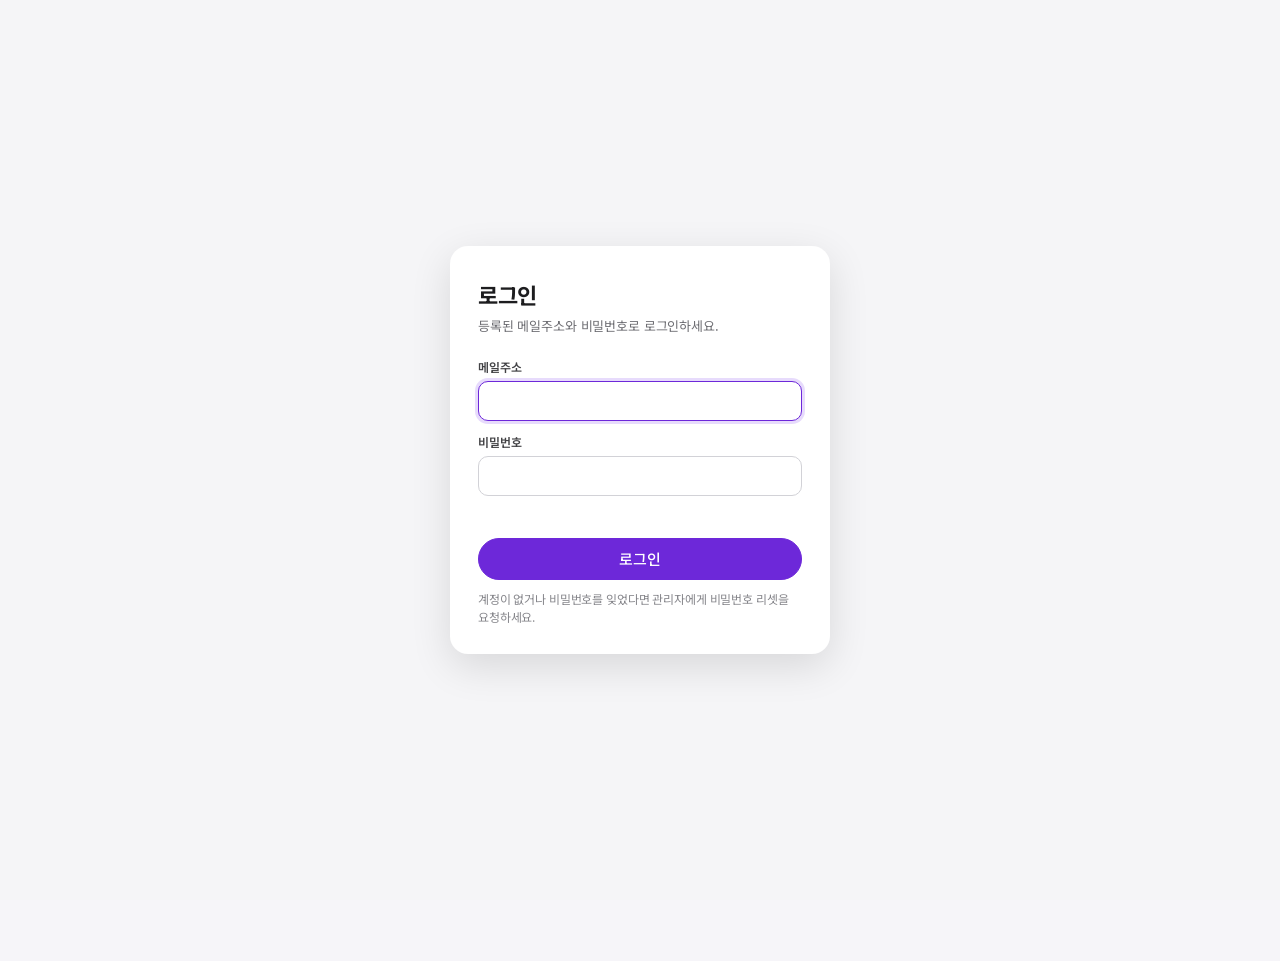
==== commit 79f185fc: "디자인, 표스타일 변경" ====
--- a/webapp/index.html
+++ b/webapp/index.html
@@ -5,11 +5,15 @@
 <meta name="viewport" content="width=device-width, initial-scale=1" />
 <title>업무관리</title>
 <!-- 로그인 (모든 API 요청보다 먼저 불러와야 합니다) -->
-<script src="auth.js?v=20261113a"></script>
+<script src="auth.js?v=20261125v"></script>
+<link rel="icon" type="image/svg+xml" href="favicon.svg" />
+<link rel="icon" type="image/png" sizes="32x32" href="favicon-32.png" />
+<link rel="apple-touch-icon" href="apple-touch-icon.png" />
+<meta name="theme-color" content="#7c3aed" />
 <link rel="preconnect" href="https://fonts.googleapis.com" />
 <link rel="preconnect" href="https://fonts.gstatic.com" crossorigin />
 <link rel="stylesheet" href="https://fonts.googleapis.com/css2?family=Noto+Sans+KR:wght@400;500;600;700&display=swap" />
-<link rel="stylesheet" href="styles.css?v=20261125a" />
+<link rel="stylesheet" href="styles.css?v=20261125x" />
 <style>
   /* ---------- 상단 메뉴 (업무관리 / 배포 관리 공통) ---------- */
   .global-nav {
@@ -28,9 +32,9 @@
   .global-nav a.active { color: #ffffff; font-weight: 600; }
   .global-nav a.active::after {
     content: ""; position: absolute; left: 14px; right: 14px; bottom: 0;
-    height: 2px; border-radius: 2px; background: #2997ff;
-  }
-  .global-nav a:focus-visible { outline: 2px solid #0071e3; outline-offset: -2px; }
+    height: 2px; border-radius: 2px; background: #ffffff;
+  }
+  .global-nav a:focus-visible { outline: 2px solid #6d28d9; outline-offset: -2px; }
   .global-nav .ext { margin-left: 4px; font-size: 10px; opacity: 0.6; }
   .global-nav a:hover .ext { opacity: 1; }
   @media (max-width: 640px) { .global-nav { padding: 0 8px; } }
@@ -48,7 +52,7 @@
 
 <header class="app-header">
   <div class="brand" id="brandHome" title="첫 화면(대시보드)으로 이동">
-    <span class="brand-mark">▤</span>
+    <span class="brand-mark" aria-hidden="true"><svg viewBox="0 0 32 32" width="32" height="32"><rect x="1" y="1" width="14" height="14" rx="4" fill="#8b5cf6"/><circle cx="24" cy="8" r="7" fill="#c4b5fd"/><path d="M1 31V17a14 14 0 0 1 14 14z" fill="#d946ef"/><path d="M24 17l7 7-7 7-7-7z" fill="#ffffff"/></svg></span>
     <div class="brand-text">
       <h1>업무관리</h1>
     </div>
@@ -71,8 +75,7 @@
   </div>
   <div class="toolbar-right">
     <div id="sheetToolsGroup" class="sheet-tools" style="display:none">
-      <select id="statusFilter" class="status-filter" title="진행현황으로 걸러보기"></select>
-      <button id="btnMyOnly" type="button" class="status-filter my-only-btn" aria-pressed="false">내 업무만</button>
+      <select id="statusFilter" class="status-filter" title="진행현황으로 걸러보기" hidden></select>
       <input id="searchInput" type="text" placeholder="업무명 · 업무상세 · 티켓번호 검색" />
       <span id="rowCount" class="row-count"></span>
       <button id="btnAddRow" class="btn btn-primary">+ 행 추가</button>
@@ -88,6 +91,22 @@
 
 <main>
   <section id="dashboardPanel" class="panel">
+    <div class="dash-hello">
+      <p id="dashToday" class="dash-today"></p>
+      <h2 class="dash-greet"><span id="dashUserName">사용자</span>님 안녕하세요.</h2>
+    </div>
+    <div id="dashHero" class="dash-hero" role="button" tabindex="0" data-count="0">
+      <!-- 배너 사진: Unsplash 무료 사진 (Jenna Bash, Unsplash License). 불러오지 못하면 기본 그림(dash-hero.svg)으로 대체 -->
+      <img src="https://images.unsplash.com/photo-1592500626473-e988dbea2184?fm=jpg&q=75&w=2400&auto=format&fit=crop"
+           alt="" aria-hidden="true" loading="eager" decoding="async"
+           onerror="this.onerror=null;this.src='dash-hero.svg?v=20261125w';var c=this.parentNode.querySelector('.dash-hero-credit');if(c)c.hidden=true;" />
+      <div class="dash-hero-text">
+        <span class="dash-hero-tag">● 내 담당 업무</span>
+        <p id="dashHeroMsg">업무현황을 확인하세요.</p>
+        <span class="dash-hero-link">바로가기 →</span>
+      </div>
+      <span class="dash-hero-credit">Photo · Jenna Bash / Unsplash</span>
+    </div>
     <div class="dash-header">
       <h2 id="dashTitle">대시보드</h2>
       <button id="btnDashRefresh" class="btn btn-ghost">새로고침</button>
@@ -122,6 +141,10 @@
   </section>
 
   <section id="sheetPanel" class="panel" style="display:none">
+    <div class="status-bar">
+      <div id="statusChips" class="status-chips" role="group" aria-label="진행현황별 건수"></div>
+      <button id="btnMyOnly" type="button" class="my-only-btn" aria-pressed="false">내 업무만</button>
+    </div>
     <div class="table-scroll">
       <table id="sheetTable">
         <thead>
@@ -204,10 +227,10 @@
   </div>
 </div>
 
-<script src="config.js?v=20261125a"></script>
+<script src="config.js?v=20261125v"></script>
 <script src="xlsx.js?v=20261029b"></script>
-<script src="app.js?v=20261125f"></script>
-<script src="holiday.js?v=20261116b"></script>
+<script src="app.js?v=20261125v"></script>
+<script src="holiday.js?v=20261125s"></script>
 <style>
   /* 영역 접기/펼치기 버튼 */
   #sheetTable thead th.grp-foldable { white-space: nowrap; }
@@ -217,8 +240,8 @@
     border: 1px solid rgba(0, 0, 0, 0.2); border-radius: 4px; background: #fff;
     font-size: 10px; line-height: 1; color: #333; cursor: pointer;
   }
-  .grp-toggle:hover { background: #f0f4ff; border-color: #0071e3; color: #0071e3; }
-  .grp-toggle:focus-visible { outline: 2px solid #0071e3; outline-offset: 1px; }
+  .grp-toggle:hover { background: #f5f0ff; border-color: #6d28d9; color: #6d28d9; }
+  .grp-toggle:focus-visible { outline: 2px solid #6d28d9; outline-offset: 1px; }
   #sheetTable thead th.grp-collapsed { padding-left: 2px; padding-right: 2px; }
   #sheetTable thead th.grp-collapsed .grp-label { display: none; }
   #sheetTable thead th.grp-collapsed .grp-toggle { margin-left: 0; }
@@ -233,9 +256,30 @@
     background: rgba(0, 0, 0, 0.18); color: #fff; font-size: 12px; line-height: 1; cursor: pointer;
   }
   .search-clear:hover { background: rgba(0, 0, 0, 0.45); }
-  .search-clear:focus-visible { outline: 2px solid #0071e3; outline-offset: 1px; }
+  .search-clear:focus-visible { outline: 2px solid #6d28d9; outline-offset: 1px; }
   .search-wrap.has-value .search-clear { display: inline-flex; }
 </style>
+<script>
+/* ---------- 대시보드 인사말: "로그인 사용자명님 안녕하세요." + 오늘 날짜 ---------- */
+(function () {
+  var nameEl = document.getElementById("dashUserName");
+  var dateEl = document.getElementById("dashToday");
+  if (!nameEl) return;
+  var DOW = ["일", "월", "화", "수", "목", "금", "토"];
+  function paintDate() {
+    var d = new Date();
+    if (dateEl) dateEl.textContent = d.getFullYear() + "년 " + (d.getMonth() + 1) + "월 " + d.getDate() + "일 " + DOW[d.getDay()] + "요일";
+  }
+  function paintName() {
+    var u = window.WorksAuth && window.WorksAuth.user ? window.WorksAuth.user() : null;
+    var name = u ? (u.name || String(u.email || "").split("@")[0]) : "";
+    if (name && nameEl.textContent !== name) nameEl.textContent = name;
+  }
+  paintDate(); paintName();
+  // 로그인 완료·사용자 변경 시점을 따로 알려주지 않으므로 가볍게 주기 확인
+  setInterval(function () { paintName(); paintDate(); }, 1000);
+})();
+</script>
 <script>
 /* ---------- 검색어 삭제 버튼: 누르면 검색어를 지우고 전체 리스트로 복원 ---------- */
 (function () {
@@ -348,6 +392,25 @@
       ticketW = leaves[iTicket].th.offsetWidth; // 원래 티켓번호 폭
     }
     var css = "";
+    var iDetail = findCol(leaves, "업무상세");
+
+    // 0) 표 너비: 브라우저 너비에 맞춰 꽉 차게(최소 1280px), 늘어나는 공간은 업무명·업무상세가 나눠 가짐
+    //    나머지 왼쪽 열은 선언된 폭으로 고정 (요청팀 오른쪽 열은 아래 2)에서 티켓번호 폭으로 고정)
+    leaves.forEach(function (o) { if (o) o.th.className = o.th.className.replace(/\bfitcol\d+\b/g, "").trim(); });
+    css += "#sheetTable{width:100%;min-width:1280px;}";
+    var lastFixed = iTeam >= 0 ? iTeam : g.ncols - 1;
+    for (var k = 0; k <= lastFixed; k++) {
+      if (!leaves[k] || k === iName || k === iDetail) continue;
+      var mw = parseInt(leaves[k].th.style.minWidth, 10);
+      if (!mw) continue;
+      leaves[k].th.classList.add("fitcol" + (k + 1));
+      css += "#sheetTable thead th.fitcol" + (k + 1) + ",#sheetTable tbody td:nth-child(" + (k + 1) + ")" +
+        "{width:" + mw + "px;}";
+    }
+    [iName, iDetail].forEach(function (k) {
+      if (k < 0 || !leaves[k]) return;
+      css += "#sheetTable tbody td:nth-child(" + (k + 1) + "){width:auto;}";
+    });
 
     // 1) 업무명 두 줄
     if (iName >= 0) {
@@ -358,7 +421,7 @@
         td + " textarea.wrap2{display:block;width:100%;box-sizing:border-box;resize:none;overflow:hidden;" +
         "font:inherit;color:inherit;background:transparent;border:0;padding:2px 4px;line-height:1.35;" +
         "height:calc(1.35em * 2 + 4px);white-space:normal;word-break:keep-all;overflow-wrap:anywhere;}" +
-        td + " textarea.wrap2:focus{outline:2px solid #0071e3;outline-offset:-2px;background:#fff;}";
+        td + " textarea.wrap2:focus{outline:2px solid #6d28d9;outline-offset:-2px;background:#fff;}";
     }
 
     // 2) 요청팀 우측 컬럼 폭 = 티켓번호 폭
@@ -460,9 +523,16 @@
   function wrapNameInputs(iName) {
     if (iName < 0) return;
     var cells = table.querySelectorAll("tbody td:nth-child(" + (iName + 1) + ")");
+    // 성능: 입력칸 폭(offsetWidth)을 읽지 않습니다. 칸 폭은 머리글 폭(min-width)과 CSS(width:100%)로 정해집니다.
+    // (행마다 폭을 읽으면 브라우저가 표 전체 배치를 그때마다 다시 계산해 수정 시 1초 이상 멈춤)
+    var todo = [];
     Array.prototype.forEach.call(cells, function (td) {
       var inp = td.querySelector('input:not([type]),input[type=text]');
       if (!inp || inp.dataset.wrap2) return;
+      todo.push({ inp: inp });
+    });
+    todo.forEach(function (item) {
+      var inp = item.inp;
       inp.dataset.wrap2 = "1";
       var ta = document.createElement("textarea");
       ta.className = "wrap2";
@@ -472,7 +542,6 @@
       ta.title = inp.value;
       ta.readOnly = inp.readOnly;
       ta.disabled = inp.disabled;
-      if (inp.offsetWidth > 0) ta.style.minWidth = inp.offsetWidth + "px"; // 원래 입력칸 폭 유지
       inp.style.display = "none";
       inp.parentNode.insertBefore(ta, inp);
       function sync(type) {
--- a/webapp/styles.css
+++ b/webapp/styles.css
@@ -5,22 +5,47 @@
    ============================================================ */
 
 :root {
-  /* Colors */
-  --primary: #0066cc;
-  --primary-focus: #0071e3;
-  --primary-on-dark: #2997ff;
-  --ink: #1d1d1f;
+  /* ---------- Color Foundation (2026-11-25 정리) ----------
+     Primary  : Purple 스케일 — 버튼·선택·링크·데이터 강조
+     Accent   : Magenta(Fuchsia) — 보조 강조, 그라데이션 끝색 (넓은 면적에는 쓰지 않음)
+     Semantic : 위험(로즈)·주의(앰버)·완료(그린) — 채도를 낮춰 퍼플과 어울리게
+     Menu     : 상단 메뉴·탭은 블랙으로 통일 */
+  --primary-50: #f6f3ff;
+  --primary-100: #ede8fe;
+  --primary-200: #ddd5fc;
+  --primary-300: #c4b5fd;
+  --primary-500: #8b5cf6;
+  --primary-600: #7c3aed;
+  --primary-700: #6d28d9;
+  --primary-800: #5b21b6;
+  --primary: var(--primary-600);
+  --primary-focus: var(--primary-700);
+  --primary-soft: var(--primary-50);
+  --primary-on-dark: var(--primary-300);
+  --accent: #c026d3;
+  --accent-soft: #fbeefc;
+  --accent-on-dark: #e879f9;
+  --grad-brand: linear-gradient(135deg, #7c3aed 0%, #c026d3 100%);
+  --danger: #c2255c;
+  --danger-soft: #fcf0f5;
+  --warning: #9a6b1f;
+  --warning-soft: #fbf5e8;
+  --success: #2f7a52;
+  --success-soft: #ecf5ef;
+  --menu-ink: #111111;
+  --ink: #1f1b29;
   --body-on-dark: #ffffff;
-  --body-muted: #cccccc;
-  --ink-muted-80: #333333;
-  --ink-muted-48: #7a7a7a;
-  --divider-soft: #f0f0f0;
-  --hairline: #e0e0e0;
+  --body-muted: #c9c6d1;
+  --ink-muted-80: #3f3a4b;
+  --ink-muted-48: #7c7789;
+  --divider-soft: #f0eef4;
+  --hairline: #e5e2eb;
+  --line-strong: #cdc8d6;
   --canvas: #ffffff;
-  --canvas-parchment: #f5f5f7;
-  --surface-pearl: #fafafc;
+  --canvas-parchment: #f6f5f9;
+  --surface-pearl: #faf9fc;
   --surface-black: #000000;
-  --surface-chip: rgba(210, 210, 215, 0.64);
+  --surface-chip: rgba(214, 210, 224, 0.4);
   --on-primary: #ffffff;
 
   /* Type */
@@ -28,19 +53,19 @@
   --font-text: "Noto Sans KR", system-ui, -apple-system, sans-serif;
   --font-mono: "Noto Sans KR", system-ui, -apple-system, sans-serif;
 
-  /* Radius */
+  /* Radius (8배수 기준) */
   --r-none: 0px;
-  --r-xs: 5px;
+  --r-xs: 4px;
   --r-sm: 8px;
-  --r-md: 11px;
-  --r-lg: 18px;
+  --r-md: 12px;
+  --r-lg: 16px;
   --r-pill: 9999px;
 
-  /* Spacing */
+  /* Spacing (8배수 기준) */
   --sp-xxs: 4px;
   --sp-xs: 8px;
   --sp-sm: 12px;
-  --sp-md: 17px;
+  --sp-md: 16px;
   --sp-lg: 24px;
   --sp-xl: 32px;
 }
@@ -116,7 +141,7 @@
 }
 
 .btn-health {
-  border: 1px solid #3b4a44;
+  border: 1px solid rgba(255, 255, 255, 0.24);
   background: transparent;
   color: var(--body-muted);
   padding: 6px 14px;
@@ -196,7 +221,7 @@
   cursor: pointer;
   margin-left: -4px;
 }
-.month-tab-del:hover { background: rgba(181, 72, 45, 0.12); color: #b5482d; }
+.month-tab-del:hover { background: rgba(194, 37, 92, 0.12); color: #c2255c; }
 
 .month-tabs-spacer { flex: 1; }
 
@@ -237,7 +262,7 @@
 }
 .tab-btn:hover { background: var(--divider-soft); }
 .tab-btn.active {
-  background: rgba(0, 102, 204, 0.1);
+  background: rgba(124, 58, 237, 0.1);
   color: var(--primary);
   font-weight: 600;
 }
@@ -257,7 +282,7 @@
 .status-filter:focus { outline: none; border-color: var(--primary-focus); }
 .status-filter.is-active {
   border-color: var(--primary);
-  background: rgba(0, 102, 204, 0.08);
+  background: rgba(124, 58, 237, 0.08);
   color: var(--primary);
   font-weight: 600;
 }
@@ -335,16 +360,15 @@
   font-size: 12px;
   font-weight: 600;
   letter-spacing: -0.01em;
-  padding: 8px 4px;
+  padding: 8px 6px;
   border-bottom: 1px solid var(--hairline);
-  border-right: 1px solid var(--divider-soft);
-  text-align: left;
+  text-align: center;
   white-space: nowrap;
   z-index: 2;
 }
 #theadGroup th {
   top: 0;
-  background: #ececee;
+  background: #efecf6;
   font-size: 11px;
   color: var(--ink-muted-48);
   letter-spacing: 0;
@@ -354,9 +378,8 @@
 
 tbody td {
   border-bottom: 1px solid var(--divider-soft);
-  border-right: 1px solid var(--divider-soft);
-  padding: 2px 4px;
-  vertical-align: top;
+  padding: 4px 4px;
+  vertical-align: middle;
 }
 /* ---------- 틀고정: 업무명까지 왼쪽 고정 ---------- */
 /* 배경을 불투명하게 둬야 스크롤되는 오른쪽 내용이 비쳐 보이지 않습니다.
@@ -388,7 +411,7 @@
   font-family: var(--font-text);
   font-size: 13px;
   letter-spacing: -0.01em;
-  padding: 5px 5px;
+  padding: 5px 4px;
   border-radius: var(--r-xs);
   color: var(--ink);
 }
@@ -445,7 +468,7 @@
   text-decoration: none;
   font-size: 12px;
 }
-.ticket-link:hover { background: rgba(0, 102, 204, 0.12); }
+.ticket-link:hover { background: rgba(124, 58, 237, 0.12); }
 .ticket-link.disabled {
   color: var(--ink-muted-48);
   pointer-events: none;
@@ -555,7 +578,7 @@
 .modal-box-wide { width: 680px; max-width: 92vw; }
 .modal-desc {
   margin: -8px 0 16px;
-  font-size: 12.5px;
+  font-size: 13px;
   color: var(--ink-muted-48);
 }
 .modal-box h2 {
@@ -599,7 +622,7 @@
   font-size: 14px;
 }
 .admin-pw-input:focus { outline: none; border-color: var(--primary-focus); }
-.admin-pw-msg { min-height: 18px; margin: 8px 0 0; font-size: 12.5px; color: #d70015; }
+.admin-pw-msg { min-height: 18px; margin: 8px 0 0; font-size: 13px; color: #c2255c; }
 
 /* ---------- Assignee settings (담당자 설정) ---------- */
 
@@ -637,7 +660,7 @@
   border: 1px solid var(--hairline);
   border-radius: var(--r-sm);
   padding: 6px 8px;
-  font-size: 12.5px;
+  font-size: 13px;
 }
 .assignee-row input:focus { outline: none; border-color: var(--primary-focus); }
 .assignee-del {
@@ -651,7 +674,7 @@
   font-size: 10px;
   cursor: pointer;
 }
-.assignee-del:hover { background: rgba(181, 72, 45, 0.15); color: #b5482d; }
+.assignee-del:hover { background: rgba(194, 37, 92, 0.15); color: #c2255c; }
 .btn-sm { padding: 6px 12px; font-size: 12px; width: 100%; }
 
 /* ---------- Weekly report (주간보고 작성하기) ---------- */
@@ -687,7 +710,7 @@
   white-space: pre-wrap;
   word-break: break-word;
   font-family: var(--font-mono);
-  font-size: 12.5px;
+  font-size: 13px;
   line-height: 1.6;
   color: var(--ink);
   background: var(--canvas-parchment);
@@ -727,7 +750,7 @@
   border-radius: var(--r-lg);
   padding: 18px;
 }
-.kpi-card.kpi-warn { border-color: rgba(213, 92, 61, 0.5); background: #fdf4f1; }
+.kpi-card.kpi-warn { border-color: rgba(194, 37, 92, 0.5); background: #fcf0f5; }
 .kpi-value {
   font-family: var(--font-display);
   font-size: 28px;
@@ -771,7 +794,7 @@
 }
 .bar-label {
   flex: 0 0 74px;
-  font-size: 12.5px;
+  font-size: 13px;
   color: var(--ink-muted-80);
 }
 .bar-track {
@@ -789,7 +812,7 @@
 .bar-value {
   flex: 0 0 auto;
   font-family: var(--font-mono);
-  font-size: 12.5px;
+  font-size: 13px;
   font-weight: 700;
   color: var(--primary);
   white-space: nowrap;
@@ -831,11 +854,11 @@
   font-size: 11px;
   font-weight: 600;
   color: var(--primary);
-  background: rgba(0, 102, 204, 0.1);
+  background: rgba(124, 58, 237, 0.1);
   padding: 3px 8px;
   border-radius: var(--r-pill);
 }
-.dday.dday-over { color: #b5482d; background: rgba(181, 72, 45, 0.1); }
+.dday.dday-over { color: #c2255c; background: rgba(194, 37, 92, 0.1); }
 
 .pill {
   flex: 0 0 auto;
@@ -844,9 +867,9 @@
   padding: 3px 9px;
   border-radius: var(--r-pill);
 }
-.pill-urgent { color: #b5482d; background: rgba(181, 72, 45, 0.1); }
-.pill-warn { color: #a3690a; background: rgba(163, 105, 10, 0.1); }
-.pill-active { color: var(--primary); background: rgba(0, 102, 204, 0.1); }
+.pill-urgent { color: #c2255c; background: rgba(194, 37, 92, 0.1); }
+.pill-warn { color: #9a6b1f; background: rgba(154, 107, 31, 0.1); }
+.pill-active { color: var(--primary); background: rgba(124, 58, 237, 0.1); }
 .pill-done { color: #1d1d1f; background: var(--divider-soft); }
 .pill-wait { color: var(--ink-muted-80); background: var(--canvas-parchment); }
 .pill-muted { color: var(--ink-muted-48); background: var(--canvas-parchment); }
@@ -889,7 +912,7 @@
   border: 1px solid var(--hairline);
   border-radius: var(--r-sm);
   padding: 6px 8px;
-  font-size: 12.5px;
+  font-size: 13px;
 }
 .category-row input:focus { outline: none; border-color: var(--primary-focus); }
 .category-pick {
@@ -942,17 +965,17 @@
   border-radius: var(--r-xs);
   opacity: 0.55;
 }
-.date-btn:hover { opacity: 1; background: rgba(0, 102, 204, 0.1); }
+.date-btn:hover { opacity: 1; background: rgba(124, 58, 237, 0.1); }
 
 /* 진행현황별 행 배경
    tr에 background를 주면 border-collapse 테이블에서 셀에 가려 안 보이는 경우가 있어
    각 셀(td)에 직접 지정합니다. */
-tbody tr.row-progress > td { background: #e3f2fd; }
-tbody tr.row-progress:hover > td { background: #d3e9fa; }
+tbody tr.row-progress > td { background: #f3eefe; }
+tbody tr.row-progress:hover > td { background: #e9e0fd; }
 tbody tr.row-done > td,
-tbody tr.row-closed > td { background: #ebebed; }
+tbody tr.row-closed > td { background: #efeef2; }
 tbody tr.row-done:hover > td,
-tbody tr.row-closed:hover > td { background: #e1e1e4; }
+tbody tr.row-closed:hover > td { background: #e6e4ec; }
 tbody tr.row-done .readonly-cell,
 tbody tr.row-done input,
 tbody tr.row-done select,
@@ -967,13 +990,13 @@
   cursor: pointer;
   user-select: none;
 }
-#theadCols th.sortable:hover { background: #e3e3e6; color: var(--ink); }
+#theadCols th.sortable:hover { background: #ebe6f5; color: var(--ink); }
 #theadCols th.sorted { color: var(--primary); }
 
 /* 드롭다운 목록에서 사라진 값이 남아있는 셀 표시 */
 tbody select.value-missing {
-  color: #b5482d;
-  border-color: rgba(181, 72, 45, 0.4);
+  color: #c2255c;
+  border-color: rgba(194, 37, 92, 0.4);
 }
 
 @media (max-width: 720px) {
@@ -1027,7 +1050,7 @@
 .hd-nav-btn:hover { border-color: var(--primary); color: var(--primary); }
 .hd-today { padding: 7px 14px; }
 
-.hd-legend { display: flex; align-items: center; gap: 12px; flex-wrap: wrap; font-size: 12.5px; color: var(--ink-muted-80); }
+.hd-legend { display: flex; align-items: center; gap: 12px; flex-wrap: wrap; font-size: 13px; color: var(--ink-muted-80); }
 .hd-legend-item { display: inline-flex; align-items: center; gap: 5px; }
 .hd-legend-hint { color: var(--ink-muted-48); font-size: 12px; }
 .hd-dot {
@@ -1046,7 +1069,7 @@
   border-bottom: 1px solid var(--hairline);
 }
 .hd-dow.is-sat { color: #0066cc; }
-.hd-dow.is-sun { color: #d0302f; }
+.hd-dow.is-sun { color: #c2255c; }
 
 .hd-grid { border-left: 1px solid var(--divider-soft); }
 .hd-cell {
@@ -1058,11 +1081,11 @@
   transition: background .12s ease;
   min-width: 0;
 }
-.hd-cell:hover { background: #f4f8fd; }
+.hd-cell:hover { background: #f8f5ff; }
 .hd-cell-top { display: flex; align-items: baseline; gap: 6px; min-width: 0; margin-bottom: 4px; }
 .hd-num { font-family: var(--font-mono); font-size: 13px; font-weight: 600; color: var(--ink); }
 .hd-cell.is-sat .hd-num { color: #0066cc; }
-.hd-cell.is-red .hd-num, .hd-hname { color: #d0302f; }
+.hd-cell.is-red .hd-num, .hd-hname { color: #c2255c; }
 .hd-hname { font-size: 11px; font-weight: 600; overflow: hidden; text-overflow: ellipsis; white-space: nowrap; }
 .hd-cell.is-other { background: var(--surface-pearl); }
 .hd-cell.is-other .hd-num, .hd-cell.is-other .hd-hname, .hd-cell.is-other .hd-chips { opacity: 0.4; }
@@ -1081,7 +1104,7 @@
   color: var(--rc-fg);
   border-radius: 4px;
   padding: 3px 6px;
-  font-size: 11.5px; font-weight: 600;
+  font-size: 12px; font-weight: 600;
   white-space: nowrap; overflow: hidden; text-overflow: ellipsis;
   cursor: pointer;
 }
@@ -1090,7 +1113,7 @@
 /* 통계 */
 .hd-stats-table td:first-child { white-space: nowrap; }
 .hd-stats-table tr.is-zero td { color: var(--ink-muted-48); }
-.hd-stats-note { margin: 10px 0 0; font-size: 11.5px; color: var(--ink-muted-48); }
+.hd-stats-note { margin: 10px 0 0; font-size: 12px; color: var(--ink-muted-48); }
 
 /* 요약 탭: 투입 MM 중 휴가 포함분 */
 .summary-table .leave-mm-row td { color: var(--ink-muted-48); }
@@ -1115,7 +1138,7 @@
   background: var(--canvas);
 }
 .hd-input:focus { outline: none; border-color: var(--primary-focus); }
-.hd-input.is-invalid { border-color: #d0302f; background: #fff5f5; }
+.hd-input.is-invalid { border-color: #c2255c; background: #fcf0f5; }
 .hd-range { display: flex; align-items: center; gap: 6px; }
 .hd-tilde { color: var(--ink-muted-48); }
 .hd-date-field {
@@ -1140,14 +1163,14 @@
   cursor: pointer;
   color: var(--ink-muted-80);
 }
-.hd-type input:checked + span { background: rgba(0, 102, 204, 0.1); border-color: var(--primary); color: var(--primary); font-weight: 600; }
+.hd-type input:checked + span { background: rgba(124, 58, 237, 0.1); border-color: var(--primary); color: var(--primary); font-weight: 600; }
 .hd-type input:focus-visible + span { outline: 2px solid var(--primary-focus); outline-offset: 1px; }
 .hd-hours { font-size: 14px; }
 .hd-hours .hd-sub { font-size: 12px; color: var(--ink-muted-48); margin-left: 4px; }
-.hd-warn { font-size: 12px; color: #d0302f; margin-left: 4px; }
+.hd-warn { font-size: 12px; color: #c2255c; margin-left: 4px; }
 .hd-spacer { flex: 1; }
-.hd-del-btn { color: #b5482d; }
-.hd-del-btn:hover { border-color: #b5482d; color: #b5482d; }
+.hd-del-btn { color: #c2255c; }
+.hd-del-btn:hover { border-color: #c2255c; color: #c2255c; }
 
 /* 휴일 설정 팝업 */
 .hd-year-bar { display: flex; align-items: center; gap: 8px; margin-bottom: 12px; }
@@ -1167,7 +1190,347 @@
 }
 @media (max-width: 720px) {
   .hd-cell { min-height: 72px; padding: 4px; }
-  .hd-chip { font-size: 10.5px; padding: 2px 4px; }
+  .hd-chip { font-size: 11px; padding: 2px 4px; }
   .hd-hname { display: none; }
   .hd-holiday-row { grid-template-columns: 1fr 1fr 22px; }
 }
+
+
+/* ============================================================
+   2026-11-25 리디자인 — Purple + Magenta 파운데이션
+   · 메뉴(상단 바·월 탭·보기 탭)는 블랙, 데이터·버튼은 퍼플
+   · 업무현황 표: 흰 카드 + 가로선만, 업무상세내역 표와 같은 간격, 진행현황 배지
+   · 모바일(≤720px): 8배수 정수 크기·간격, 하단 탭 바
+   ============================================================ */
+
+/* ---------- 상단 바 · 메뉴 (블랙 통일) ---------- */
+.app-header { background: var(--surface-black); }
+.brand-mark {
+  display: inline-flex; align-items: center; justify-content: center;
+  width: 32px; height: 32px; color: inherit; font-size: 0;
+}
+.brand-mark svg { display: block; }
+.brand:hover .brand-text h1 { color: #ffffff; opacity: 0.8; }
+.btn-health:hover { border-color: #ffffff; color: #ffffff; }
+
+.month-tabs { background: rgba(255, 255, 255, 0.92); }
+.month-tab { color: var(--ink-muted-48); }
+.month-tab:hover { color: var(--menu-ink); }
+.month-tab.active { color: var(--menu-ink); border-bottom-color: var(--menu-ink); font-weight: 700; }
+.month-tab.add, .assignee-settings-btn { color: var(--menu-ink); }
+
+/* 보기 전환: 세그먼트 컨트롤 */
+.toolbar { padding: 16px 24px; gap: 16px; }
+.toolbar-left {
+  gap: 4px; padding: 4px;
+  background: var(--canvas-parchment);
+  border: 1px solid var(--hairline);
+  border-radius: var(--r-md);
+}
+.tab-btn { height: 40px; padding: 0 16px; border-radius: var(--r-sm); font-size: 14px; color: var(--ink-muted-48); }
+.tab-btn:hover { background: rgba(17, 17, 17, 0.04); color: var(--menu-ink); }
+.tab-btn.active {
+  background: var(--canvas); color: var(--menu-ink); font-weight: 700;
+  box-shadow: 0 1px 2px rgba(17, 17, 17, 0.08), 0 0 0 1px var(--hairline);
+}
+.toolbar-right, .sheet-tools { gap: 8px; }
+
+/* ---------- 버튼 · 입력 (8px 라운드, 40px 높이) ---------- */
+.btn {
+  height: 40px; padding: 0 16px; border-radius: var(--r-sm);
+  display: inline-flex; align-items: center; justify-content: center; gap: 8px; white-space: nowrap;
+}
+.btn-ghost { background: var(--canvas); border-color: var(--hairline); color: var(--ink-muted-80); }
+.btn-ghost:hover { border-color: var(--primary-300); color: var(--primary-700); background: var(--primary-50); }
+.btn-primary { background: var(--primary); border-color: var(--primary); color: #fff; font-weight: 600; }
+.btn-primary:hover { background: var(--primary-focus); border-color: var(--primary-focus); color: #fff; }
+.status-filter, #searchInput { border-radius: var(--r-sm); border-color: var(--hairline); }
+#searchInput { padding: 0 32px 0 16px; }
+.status-filter:focus, #searchInput:focus { border-color: var(--primary); box-shadow: 0 0 0 3px rgba(124, 58, 237, 0.14); }
+.status-filter.is-active { background: var(--primary-50); border-color: var(--primary-300); color: var(--primary-700); }
+
+/* ---------- 카드 ---------- */
+main { padding: 24px 24px 48px; }
+.summary-card, .kpi-card, .weekly-report-box, .table-scroll { border-radius: var(--r-lg); border-color: var(--hairline); }
+.summary-card { padding: 24px; }
+.kpi-card { padding: 16px 24px; }
+.kpi-value { font-size: 28px; font-weight: 700; }
+.kpi-sub { color: var(--primary-700); font-weight: 600; }
+/* 지연 KPI: 분홍 카드 대신 퍼플 톤 카드 + 마젠타 숫자 */
+.kpi-card.kpi-warn { border-color: var(--primary-200); background: var(--primary-50); }
+.kpi-card.kpi-warn .kpi-value { color: var(--accent); }
+.kpi-card.kpi-warn .kpi-label { color: var(--primary-700); }
+.bar-fill { background: var(--grad-brand); }
+.bar-value, .count-hl { color: var(--primary-700); }
+.dday { color: var(--primary-700); background: var(--primary-50); }
+.dday.dday-over, .pill-urgent { color: var(--danger); background: var(--danger-soft); }
+.pill-warn { color: var(--warning); background: var(--warning-soft); }
+.pill-active { color: var(--primary-700); background: var(--primary-50); }
+.pill-done { color: var(--success); background: var(--success-soft); }
+.dash-kpis { gap: 16px; margin-bottom: 24px; }
+.dash-metrics { gap: 16px; }
+
+/* ---------- 대시보드 인사말 + 일러스트 배너 ---------- */
+.dash-hello { margin: 0 0 16px; }
+.dash-today { margin: 0 0 4px; font-size: 14px; color: var(--ink-muted-48); }
+.dash-greet { margin: 0; font-family: var(--font-display); font-size: 24px; font-weight: 700; letter-spacing: -0.02em; color: var(--ink); }
+.dash-greet #dashUserName { color: var(--primary-700); }
+.dash-hero {
+  position: relative; height: 136px; margin: 0 0 32px;
+  border-radius: var(--r-lg); overflow: hidden; cursor: pointer;
+  background: #78b6ee;
+  transition: transform .2s ease, box-shadow .2s ease;
+}
+.dash-hero:hover { transform: translateY(-2px); box-shadow: 0 8px 24px rgba(24, 84, 160, 0.18); }
+.dash-hero:focus-visible { outline: 3px solid var(--primary-300); outline-offset: 2px; }
+.dash-hero img {
+  position: absolute; inset: 0; width: 100%; height: 100%;
+  object-fit: cover; object-position: center 56%; display: block;
+}
+.dash-hero::after {
+  content: ""; position: absolute; inset: 0;
+  background: linear-gradient(90deg, rgba(24, 84, 160, 0.36) 0%, rgba(24, 84, 160, 0.12) 44%, rgba(24, 84, 160, 0) 64%);
+}
+.dash-hero-text {
+  position: relative; z-index: 1; height: 100%;
+  display: flex; flex-direction: column; justify-content: center; align-items: flex-start; gap: 8px;
+  padding: 0 32px; max-width: 64%; color: #ffffff;
+}
+.dash-hero-tag { font-size: 12px; font-weight: 600; color: #ffffff; text-shadow: 0 1px 4px rgba(16, 60, 120, 0.4); }
+.dash-hero-text p { margin: 0; font-size: 24px; font-weight: 700; letter-spacing: -0.02em; line-height: 1.3; word-break: keep-all; text-shadow: 0 1px 8px rgba(16, 60, 120, 0.4); }
+.dash-hero-link {
+  font-size: 12px; font-weight: 600; padding: 4px 8px; border-radius: var(--r-xs);
+  background: rgba(255, 255, 255, 0.88); color: #1d5fa8; transition: background .2s;
+}
+.dash-hero:hover .dash-hero-link { background: #ffffff; color: #174f8e; }
+.dash-hero-credit {
+  position: absolute; right: 16px; bottom: 8px; z-index: 1;
+  font-size: 11px; color: rgba(255, 255, 255, 0.8); text-shadow: 0 1px 4px rgba(16, 60, 120, 0.5);
+  pointer-events: none;
+}
+.dash-header h2 { font-size: 20px; }
+
+/* ---------- 업무현황 표 (PC) ---------- */
+#sheetPanel .table-scroll { background: var(--canvas); border: 1px solid var(--hairline); }
+#sheetTable thead th { font-weight: 600; letter-spacing: -0.01em; }
+#theadGroup th {
+  height: 32px; padding: 0 8px; box-sizing: border-box;
+  background: var(--surface-pearl); color: var(--ink-muted-48); font-size: 11px;
+  border-bottom: 1px solid var(--divider-soft);
+}
+#theadCols th {
+  top: 32px; padding: 12px 6px;
+  background: var(--canvas); color: var(--ink-muted-48); font-size: 12px;
+  border-bottom: 1px solid var(--hairline);
+}
+#theadCols th.sortable:hover { background: var(--primary-50); color: var(--menu-ink); }
+#theadCols th.sorted { color: var(--primary-700); }
+
+#sheetTable tbody td { padding: 6px 4px; vertical-align: middle; font-size: 13px; border-bottom: 1px solid var(--divider-soft); background: var(--canvas); }
+#sheetTable tbody tr:last-child td { border-bottom: 0; }
+#sheetTable tbody tr:hover > td { background: var(--primary-50); }
+/* 진행현황별 행 배경은 아주 옅게 (진행 = 연보라, 완료·취소 = 연회색 + 흐린 글자) */
+#sheetTable tbody tr.row-progress > td { background: #fbfaff; }
+#sheetTable tbody tr.row-progress:hover > td { background: var(--primary-50); }
+#sheetTable tbody tr.row-done > td, #sheetTable tbody tr.row-closed > td { background: #fafafb; }
+#sheetTable tbody tr.row-done:hover > td, #sheetTable tbody tr.row-closed:hover > td { background: #f4f3f7; }
+
+/* 입력칸: 평소에는 글자만, 마우스를 올리거나 편집할 때 테두리 */
+#sheetTable tbody input, #sheetTable tbody select, #sheetTable tbody textarea {
+  height: 32px; padding: 0 6px; border: 1px solid transparent; border-radius: var(--r-sm);
+  background-color: transparent; color: var(--ink); font-size: 13px;
+}
+#sheetTable tbody input:not([type="checkbox"]), #sheetTable tbody select { text-align: center; text-align-last: center; }
+#sheetTable tbody select {
+  -webkit-appearance: none; appearance: none; cursor: pointer;
+  background-repeat: no-repeat; background-position: right 4px center; background-size: 12px 12px;
+}
+#sheetTable tbody select:hover, #sheetTable tbody select:focus {
+  background-image: url("data:image/svg+xml,%3Csvg xmlns='http://www.w3.org/2000/svg' viewBox='0 0 12 12'%3E%3Cpath d='M3 4.5l3 3 3-3' fill='none' stroke='%237c7789' stroke-width='1.5' stroke-linecap='round' stroke-linejoin='round'/%3E%3C/svg%3E");
+}
+#sheetTable tbody input:hover, #sheetTable tbody select:hover, #sheetTable tbody textarea:hover { border-color: var(--hairline); background-color: var(--canvas); }
+#sheetTable tbody input:focus, #sheetTable tbody select:focus, #sheetTable tbody textarea:focus {
+  border-color: var(--primary); background-color: var(--canvas); outline: none;
+  box-shadow: 0 0 0 3px rgba(124, 58, 237, 0.12);
+}
+#sheetTable tbody textarea:not(.wrap2) {
+  text-align: left; min-height: 32px; padding: 4px 8px; line-height: 22px;
+  resize: none; overflow: hidden;
+}
+#sheetTable tbody textarea:not(.wrap2):focus { height: 72px; overflow: auto; }
+#sheetTable tbody td .readonly-cell { display: block; text-align: center; color: var(--ink-muted-80); }
+#sheetTable tbody td .ticket-cell { justify-content: center; }
+#sheetTable tbody td .ticket-cell input { width: 56px; text-align: left; text-align-last: left; }
+.ticket-link { color: var(--primary); }
+.ticket-link:hover { background: var(--primary-50); }
+
+/* 진행현황: 배지 모양 */
+#sheetTable#sheetTable tbody td select[data-col-key="status"] {
+  width: auto !important; min-width: 48px !important; max-width: 100% !important;
+  height: 24px; padding: 0 8px; display: block; margin: 0 auto;
+  border-radius: var(--r-pill); font-size: 12px; font-weight: 700;
+  color: #4a4458; background-color: #f1eff6; border-color: transparent;
+}
+#sheetTable#sheetTable tr[data-status="접수"] select[data-col-key="status"] { color: var(--accent); background-color: var(--accent-soft); }
+#sheetTable#sheetTable tr[data-status="진행"] select[data-col-key="status"] { color: var(--primary-700); background-color: var(--primary-100); }
+#sheetTable#sheetTable tr[data-status="완료"] select[data-col-key="status"] { color: var(--success); background-color: var(--success-soft); }
+#sheetTable#sheetTable tr[data-status="대기"] select[data-col-key="status"] { color: var(--warning); background-color: var(--warning-soft); }
+#sheetTable#sheetTable tr[data-status="취소"] select[data-col-key="status"] { color: var(--ink-muted-48); background-color: #f2f2f4; text-decoration: line-through; }
+#sheetTable tbody td select[data-col-key="status"]:hover,
+#sheetTable tbody td select[data-col-key="status"]:focus { background-image: none; border-color: var(--primary-300); }
+
+/* 행 끝 버튼 */
+.row-done-btn {
+  height: 28px; padding: 0 12px; border-radius: var(--r-sm);
+  border: 1px solid var(--hairline); background: var(--canvas); color: var(--ink-muted-80);
+}
+.row-done-btn:hover { border-color: var(--primary-300); color: var(--primary-700); background: var(--primary-50); }
+.row-done-btn.is-done { background: var(--success-soft); border-color: transparent; color: var(--success); }
+.row-done-btn.is-done:hover { background: var(--success-soft); color: var(--success); border-color: rgba(47, 122, 82, 0.3); }
+.row-del { width: 24px; height: 24px; border-radius: var(--r-sm); background: transparent; color: var(--ink-muted-48); }
+.row-del:hover { background: var(--danger-soft); color: var(--danger); }
+
+/* ---------- 태블릿 ---------- */
+@media (max-width: 1040px) {
+  .toolbar { flex-direction: column; align-items: stretch; }
+  .toolbar-left { align-self: flex-start; }
+  .toolbar-right { flex-wrap: wrap; }
+  .sheet-tools { flex-wrap: wrap; }
+}
+
+/* ---------- 모바일 (8배수 · 정수) ---------- */
+@media (max-width: 720px) {
+  html, body { font-size: 14px; }
+
+  .global-nav { height: 40px; padding: 0 8px; }
+  .global-nav a { padding: 0 8px; font-size: 13px; }
+
+  .app-header { height: 56px; padding: 0 16px; gap: 8px; }
+  .brand { gap: 8px; }
+  .brand-text h1 { font-size: 18px; }
+  .api-mode { display: none; }
+  .api-status { gap: 8px; }
+  .save-status { padding: 4px 8px; }
+  .btn-health { height: 32px; padding: 0 16px; }
+
+  .month-tabs { padding: 0 8px; gap: 0; }
+  .month-tab { height: 48px; padding: 0 16px; font-size: 14px; }
+
+  /* 보기 전환 → 하단 탭 바 */
+  .toolbar { padding: 16px; gap: 8px; }
+  .toolbar-left {
+    position: fixed; left: 0; right: 0; bottom: 0; z-index: 40;
+    display: grid; grid-template-columns: repeat(4, 1fr); gap: 8px;
+    padding: 8px 16px calc(8px + env(safe-area-inset-bottom));
+    background: rgba(255, 255, 255, 0.96);
+    -webkit-backdrop-filter: blur(16px); backdrop-filter: blur(16px);
+    border: 0; border-top: 1px solid var(--hairline); border-radius: 0;
+  }
+  .tab-btn { height: 48px; padding: 0 8px; font-size: 13px; }
+  .tab-btn.active { background: var(--menu-ink); color: #ffffff; box-shadow: none; }
+
+  .toolbar-right { width: 100%; flex-wrap: wrap; gap: 8px; }
+  .toolbar-right > .btn { flex: 1 1 0; }
+  /* 업무현황 도구: 검색 → 필터 → 작은 버튼(줄바꿈) 순서로 촘촘하게 */
+  .sheet-tools[style*="flex"] { display: contents !important; }
+  .sheet-tools .search-wrap { flex: 1 1 100%; order: -2; }
+  #searchInput { width: 100%; height: 40px; }
+  .status-filter { height: 40px; padding: 0 16px; flex: 1 1 0; order: -1; }
+  .row-count { order: -1; flex: 0 0 auto; align-self: center; }
+  .toolbar-right .btn, .toolbar-right > .btn { flex: 0 0 auto; height: 32px; padding: 0 16px; font-size: 13px; }
+
+  main { padding: 16px 16px 96px; }
+
+  .dash-hello { margin-bottom: 16px; }
+  .dash-today { font-size: 12px; }
+  .dash-greet { font-size: 20px; }
+  .dash-hero { height: 128px; margin-bottom: 24px; }
+  .dash-hero::after { background: linear-gradient(90deg, rgba(24, 84, 160, 0.48) 0%, rgba(24, 84, 160, 0.24) 56%, rgba(24, 84, 160, 0) 80%); }
+  .dash-hero-text { padding: 0 16px; max-width: 64%; gap: 8px; }
+  .dash-hero-text p { font-size: 20px; }
+  .dash-header { margin-bottom: 16px; }
+  .dash-header h2 { font-size: 16px; }
+  .dash-header .btn { height: 32px; padding: 0 16px; font-size: 13px; }
+
+  .dash-kpis { grid-template-columns: repeat(2, 1fr); gap: 8px; margin-bottom: 16px; }
+  .kpi-card { padding: 16px; }
+  .kpi-value { font-size: 24px; }
+  .kpi-label { margin-top: 8px; }
+  .dash-metrics { grid-template-columns: 1fr; gap: 16px; margin-bottom: 16px; }
+  #dashAssigneeCard { grid-column: auto; }
+  .dash-lists { gap: 16px; }
+  .summary-grid { grid-template-columns: 1fr; gap: 16px; }
+  .summary-card { padding: 16px; }
+  .summary-card h3 { font-size: 16px; margin-bottom: 8px; }
+  .summary-table th, .summary-table td { padding: 8px; }
+  .dash-list-row { gap: 8px; padding: 8px 0; }
+  .bar-row { gap: 8px; padding: 8px 0; }
+  .bar-label { flex-basis: 72px; }
+
+  .weekly-report-trigger { margin: 24px 0 8px; }
+  .weekly-report-trigger .btn { width: 100%; height: 48px; }
+  .weekly-report-box { padding: 16px; }
+  .weekly-report-text { padding: 16px; font-size: 13px; }
+
+  .table-scroll { max-height: calc(100vh - 240px); border-radius: var(--r-lg); }
+  #theadCols th { padding: 8px; }
+
+  .modal-box, .modal-box-wide, .hd-leave-box {
+    width: calc(100vw - 32px); max-width: none;
+    max-height: calc(100vh - 32px); overflow: auto; padding: 24px;
+  }
+  .modal-box h2 { font-size: 18px; margin-bottom: 16px; }
+  .modal-actions { margin-top: 24px; gap: 8px; }
+  .modal-actions .btn { flex: 1 1 0; }
+  .assignee-form, .category-form { flex-direction: column; gap: 16px; }
+
+  .hd-cell { min-height: 64px; padding: 4px; }
+  .hd-chip { font-size: 11px; padding: 2px 4px; }
+}
+
+/* ---------- 업무현황 상단: 진행현황별 건수 + 내 업무만 ---------- */
+[hidden] { display: none !important; }
+.status-bar {
+  display: flex; align-items: center; justify-content: space-between; gap: 16px; flex-wrap: wrap;
+  margin: 0 0 16px; padding: 8px;
+  background: var(--canvas); border: 1px solid var(--hairline); border-radius: var(--r-lg);
+}
+.status-chips { display: flex; align-items: center; gap: 4px; flex-wrap: wrap; }
+.sb-chip {
+  display: inline-flex; align-items: center; gap: 8px; height: 40px; padding: 0 16px;
+  border: 1px solid transparent; border-radius: var(--r-sm); background: transparent;
+  font-size: 14px; color: var(--ink-muted-80); cursor: pointer; transition: background .15s, border-color .15s;
+}
+.sb-chip:hover { background: var(--canvas-parchment); }
+.sb-chip .sb-num { font-size: 16px; font-weight: 700; color: var(--ink); font-variant-numeric: tabular-nums; }
+.sb-chip.is-active { background: var(--canvas); border-color: var(--menu-ink); color: var(--menu-ink); font-weight: 600; }
+.sb-chip:focus-visible { outline: 2px solid var(--primary-300); outline-offset: 1px; }
+.sb-dot { width: 8px; height: 8px; border-radius: 50%; background: #b9b4c4; }
+.sb-chip[data-status="접수"] .sb-dot { background: var(--accent); }
+.sb-chip[data-status="진행"] .sb-dot { background: var(--primary); }
+.sb-chip[data-status="완료"] .sb-dot { background: var(--success); }
+.sb-chip[data-status="대기"] .sb-dot { background: #d39a2c; }
+.sb-chip[data-status="취소"] .sb-dot { background: #a6a2ae; }
+
+/* 내 업무만: 스위치 모양 토글 */
+.my-only-btn {
+  display: inline-flex; align-items: center; gap: 8px; height: 40px; padding: 0 16px 0 8px;
+  border: 1px solid var(--hairline); border-radius: var(--r-sm); background: var(--canvas);
+  font-size: 14px; color: var(--ink-muted-80); cursor: pointer; white-space: nowrap;
+}
+.my-only-btn::before {
+  content: ""; width: 32px; height: 16px; border-radius: var(--r-pill); flex: none;
+  background: #d9d6e0 radial-gradient(circle at 8px 8px, #fff 6px, transparent 7px) no-repeat;
+  transition: background-color .2s, background-position .2s;
+}
+.my-only-btn:hover { border-color: var(--primary-300); }
+.my-only-btn.is-active { border-color: var(--primary-300); background: var(--primary-50); color: var(--primary-700); font-weight: 600; }
+.my-only-btn.is-active::before { background-color: var(--primary); background-position: 16px 0; }
+
+@media (max-width: 720px) {
+  .status-bar { padding: 8px; gap: 8px; }
+  .status-chips { flex-wrap: nowrap; overflow-x: auto; width: 100%; scrollbar-width: none; }
+  .status-chips::-webkit-scrollbar { display: none; }
+  .sb-chip { flex: none; height: 40px; padding: 0 16px; }
+  .my-only-btn { width: 100%; justify-content: center; }
+}
